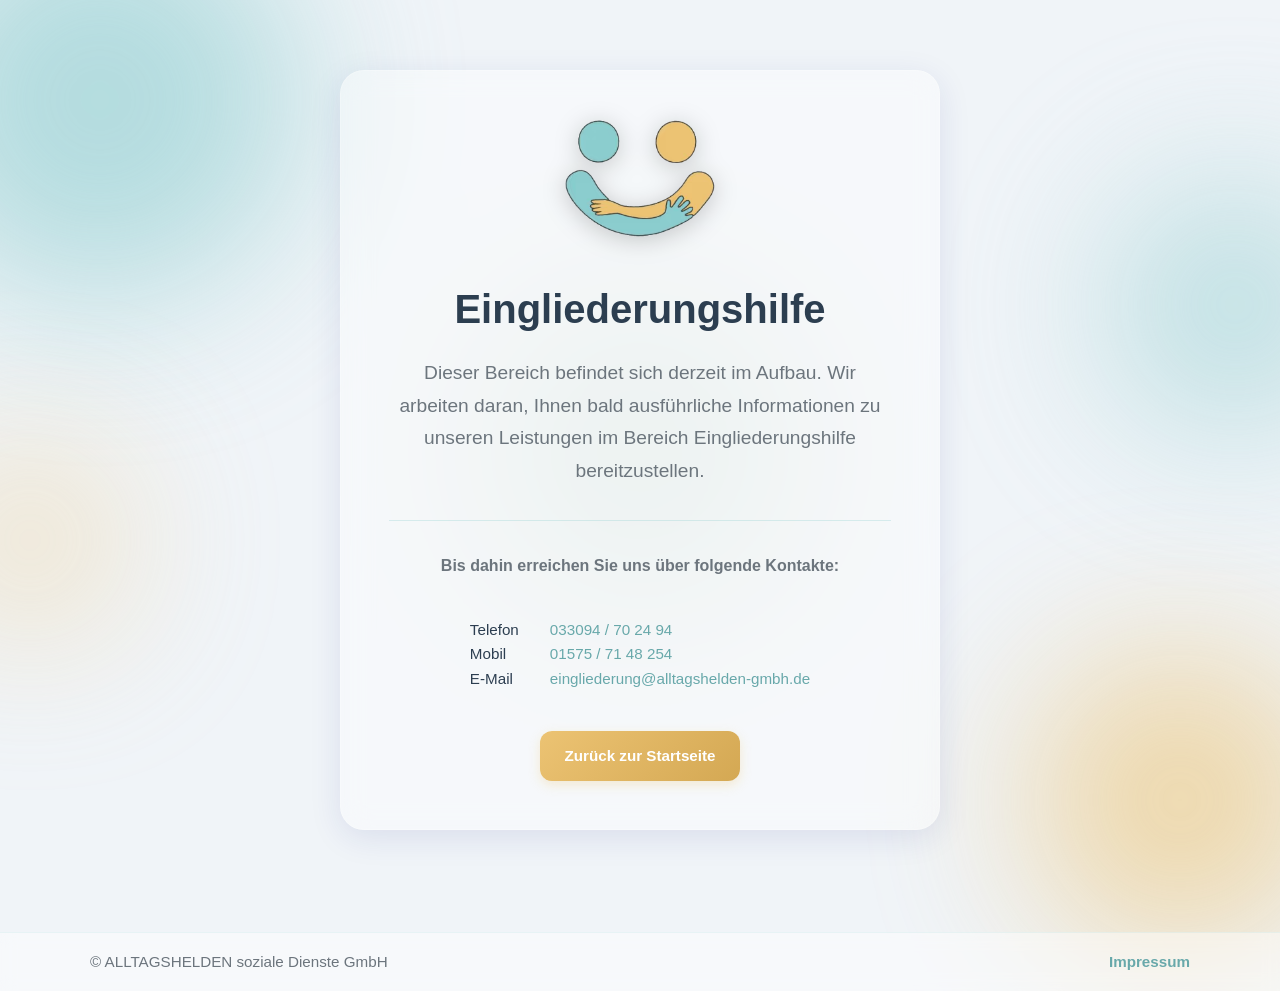
==== eingliederungshilfe.html @ 41ef1cdb "Updated Eingliederungshilfe" ====
<!DOCTYPE html>
<html lang="de">

<head>
    <meta charset="UTF-8">
    <meta name="viewport" content="width=device-width, initial-scale=1.0">
    <title>Eingliederungshilfe - Alltagshelden GmbH</title>
    <link rel="stylesheet" href="style.css">
    <script src="script.js" async></script>
    <meta name="robots" content="index, follow">
</head>

<body>

    <div class="background-blob blob1"></div>
    <div class="background-blob blob2"></div>
    <div class="background-blob blob3"></div>
    <div class="background-blob blob4"></div>
    <div class="background-blob blob5"></div>

    <div class="container">
        <div class="content-card">
            <div class="logo-container">
                <a href="index.html"><img src="img/logo.avif" alt="Alltagshelden Logo" class="logo"></a>
            </div>

            <h1 class="main-heading">Eingliederungshilfe</h1>

            <p class="subtitle">Dieser Bereich befindet sich derzeit im Aufbau. Wir arbeiten daran, Ihnen bald
                ausführliche Informationen zu unseren Leistungen im Bereich Eingliederungshilfe bereitzustellen.</p>

            <div class="links-section">
                <p class="links-intro"><b>Bis dahin erreichen Sie uns über folgende Kontakte:</b></p>
                <div class="contact-section contact-card" aria-label="Kontaktinformationen">
                    <div class="contact-item"><span class="contact-label">Telefon</span><a href="tel:tel:+4933094702494"
                            class="contact-link">033094 / 70 24 94</a></div>
                    <div class="contact-item"><span class="contact-label">Mobil</span><a href="tel:+4915757148254"
                            class="contact-link">01575 / 71 48 254</a></div>
                    <div class="contact-item"><span class="contact-label">E‑Mail</span><a
                            href="mailto:eingliederung@alltagshelden-gmbh.de"
                            class="contact-link">eingliederung@alltagshelden-gmbh.de</a></div>
                </div>
            </div>

            <div style="margin-top:1.5rem;">
                <a href="index.html" class="cta-button secondary" style="width:auto;">Zurück zur Startseite</a>
            </div>

        </div>
    </div>

    <footer class="site-footer" aria-label="Seitenfuß">
        <div class="footer-container">
            <p class="footer-text">© ALLTAGSHELDEN soziale Dienste GmbH</p>
            <p class="footer-links"><a href="impressum.html" class="footer-link">Impressum</a></p>
        </div>
    </footer>

</body>

</html>
---- style.css ----
/* === BASE STYLES === */
* {
    margin: 0;
    padding: 0;
    box-sizing: border-box;
}

body {
    font-family: -apple-system, BlinkMacSystemFont, 'Segoe UI', Roboto, Oxygen, Ubuntu, Cantarell, sans-serif;
    line-height: 1.6;
    color: #333;
    min-height: 100vh;
    overflow-x: hidden;
    background-color: #f0f4f8;
    position: relative;
}

body.modal-open {
    overflow: hidden;
    position: fixed;
    width: 100%;
}

/* === ANIMATED BACKGROUND BLOBS === */
.background-blob {
    position: fixed;
    border-radius: 50%;
    filter: blur(80px);
    opacity: 0.6;
    z-index: 1;
    pointer-events: none;
}

.blob1 {
    width: 400px;
    height: 400px;
    background: #8bccce;
    top: -100px;
    left: -100px;
    animation: moveBlob 15s infinite alternate;
}

.blob2 {
    width: 300px;
    height: 300px;
    background: #ecc373;
    bottom: -50px;
    right: -50px;
    animation: moveBlob 20s infinite alternate-reverse;
}

.blob3 {
    width: 250px;
    height: 250px;
    background: linear-gradient(45deg, #8bccce, #a8d5d7);
    top: 20vh;
    right: -80px;
    animation: moveBlob 18s infinite alternate;
    animation-delay: -5s;
}

.blob4 {
    width: 180px;
    height: 180px;
    background: #f0d49e;
    bottom: 30vh;
    left: -60px;
    animation: moveBlob 22s infinite alternate-reverse;
    animation-delay: -8s;
}

.blob5 {
    width: 320px;
    height: 320px;
    background: radial-gradient(circle, rgba(139, 204, 206, 0.4), rgba(236, 195, 115, 0.3));
    top: 50%;
    left: 50%;
    transform: translate(-50%, -50%);
    animation: floatCenter 25s infinite ease-in-out;
    animation-delay: -10s;
}

@keyframes floatCenter {

    0%,
    100% {
        transform: translate(-50%, -50%) scale(1) rotate(0deg);
    }

    33% {
        transform: translate(-40%, -60%) scale(1.1) rotate(120deg);
    }

    66% {
        transform: translate(-60%, -40%) scale(0.9) rotate(240deg);
    }
}

@keyframes moveBlob {
    from {
        transform: translate(0, 0) scale(1) rotate(0deg);
    }

    to {
        transform: translate(60px, 80px) scale(1.2) rotate(180deg);
    }
}

.container {
    display: flex;
    flex-direction: column;
    justify-content: center;
    align-items: center;
    min-height: 100vh;
    padding: 2rem;
    position: relative;
}

/* === MAIN CONTENT CARD === */
.content-card {
    background: rgba(255, 255, 255, 0.4);
    backdrop-filter: blur(15px);
    -webkit-backdrop-filter: blur(15px);
    border-radius: 24px;
    padding: 3rem;
    text-align: center;
    box-shadow: 0 8px 32px 0 rgba(31, 38, 135, 0.1);
    max-width: 600px;
    width: 100%;
    position: relative;
    z-index: 10;
    animation: slideUp 0.8s ease-out;
    border: 1px solid rgba(255, 255, 255, 0.2);
}

@keyframes slideUp {
    from {
        opacity: 0;
        transform: translateY(30px);
    }

    to {
        opacity: 1;
        transform: translateY(0);
    }
}

/* === LOGO STYLING === */
.logo-container {
    margin-bottom: 2rem;
    animation: logoAppear 1s ease-out 0.3s both;
}

.logo {
    width: 150px;
    height: auto;
    max-width: 100%;
    filter: drop-shadow(0 4px 12px rgba(0, 0, 0, 0.2));
    transition: transform 0.3s ease;
    -webkit-user-select: none;
    user-select: none;
}

.logo:hover {
    transform: scale(1.05);
}

@keyframes logoAppear {
    from {
        opacity: 0;
        transform: scale(0.8);
    }

    to {
        opacity: 1;
        transform: scale(1);
    }
}

/* === TYPOGRAPHY === */
.main-heading {
    font-size: clamp(1.8rem, 4vw, 2.5rem);
    font-weight: 700;
    color: #2c3e50;
    margin-bottom: 1rem;
    animation: textGlow 2s ease-in-out infinite alternate;
}

@keyframes textGlow {
    from {
        text-shadow: 0 0 5px rgba(139, 204, 206, 0.3);
    }

    to {
        text-shadow: 0 0 15px rgba(236, 195, 115, 0.4);
    }
}

.subtitle {
    font-size: clamp(1rem, 2.5vw, 1.2rem);
    color: #6c757d;
    margin-bottom: 2rem;
    line-height: 1.7;
}

/* === PROGRESS INDICATOR === */
.progress-container {
    margin: 2rem 0;
    padding: 1rem 0;
}

.progress-text {
    font-size: 0.9rem;
    color: #8bccce;
    margin-bottom: 0.5rem;
    font-weight: 500;
}

.progress-bar {
    width: 100%;
    height: 6px;
    background: rgba(139, 204, 206, 0.2);
    border-radius: 3px;
    overflow: hidden;
}

.progress-fill {
    height: 100%;
    background: linear-gradient(90deg, #8bccce 0%, #ecc373 100%);
    border-radius: 3px;
    width: 0%;
    animation: progressAnimation 3s ease-in-out infinite;
}

@keyframes progressAnimation {
    0% {
        width: 0%;
    }

    50% {
        width: 70%;
    }

    100% {
        width: 0%;
    }
}

/* === LINKS SECTION === */
.links-section {
    margin-top: 2rem;
    padding-top: 2rem;
    border-top: 1px solid rgba(139, 204, 206, 0.3);
}

.links-intro {
    font-size: 1rem;
    color: #6c757d;
    margin-bottom: 1.5rem;
}

.link-buttons {
    display: flex;
    gap: 1rem;
    justify-content: center;
    flex-wrap: wrap;
}

.cta-button {
    display: inline-flex;
    align-items: center;
    width: 18rem;
    gap: 0.5rem;
    padding: 0.8rem 1.5rem;
    background: linear-gradient(135deg, #8bccce 0%, #7ab8ba 100%);
    color: white;
    text-decoration: none;
    border-radius: 12px;
    font-weight: 600;
    font-size: 0.95rem;
    transition: all 0.3s ease;
    box-shadow: 0 4px 12px rgba(139, 204, 206, 0.3);
}

.cta-button:hover {
    transform: translateY(-2px);
    box-shadow: 0 6px 20px rgba(139, 204, 206, 0.4);
    background: linear-gradient(135deg, #7ab8ba 0%, #6aa4a6 100%);
}

.cta-button.secondary {
    background: linear-gradient(135deg, #ecc373 0%, #d4a853 100%);
    box-shadow: 0 4px 12px rgba(236, 195, 115, 0.3);
}

.cta-button.secondary:hover {
    background: linear-gradient(135deg, #d4a853 0%, #bc9043 100%);
    box-shadow: 0 6px 20px rgba(236, 195, 115, 0.4);
}

button.cta-button {
    -webkit-user-select: all;
    user-select: all;
}

/* === DECORATIVE ICONS === */
.icon {
    width: 16px;
    height: 16px;
    fill: currentColor;
}

/* === CONTACT INFO SECTION === */
.contact-section {
    margin-top: 2rem;
    padding-top: 2rem;
    border-top: 1px solid rgba(139, 204, 206, 0.3);
}

.contact-card {
    /* background: linear-gradient(180deg, rgba(255, 255, 255, 0.6), rgba(255, 255, 255, 0.55));
    border: 1px solid rgba(139, 204, 206, 0.18);
    box-shadow: 0 6px 20px rgba(31, 38, 135, 0.1); */
    border: none;
    padding: 1rem 1.25rem;
    border-radius: 12px;
    display: inline-block;
    text-align: left;
    margin: 0 auto;
    max-width: 420px;
}

.contact-intro {
    font-size: 1rem;
    color: #2c3e50;
    margin-bottom: 1rem;
    font-weight: 600;
}

.contact-details {
    display: flex;
    flex-direction: column;
    gap: 0.8rem;
    align-items: center;
}

.contact-item {
    font-size: 0.95rem;
    color: #6c757d;
    display: flex;
    align-items: center;
    gap: 0.5rem;
}

.contact-label {
    color: #2c3e50;
    /* font-weight: 600; */
    min-width: 72px;
    display: inline-block;
}

.contact-link {
    color: #68a8aa;
    text-decoration: none;
    transition: all 0.3s ease;
    font-weight: 500;
}

.contact-link:hover {
    color: #7ab8ba;
    text-decoration: underline;
}

.contact-link:focus {
    outline: 2px solid #8bccce;
    outline-offset: 2px;
    border-radius: 4px;
}

.phone-separator {
    color: #6c757d;
    margin: 0 0.3rem;
}

@media (max-width: 480px) {
    .contact-item {
        font-size: 0.9rem;
        flex-wrap: wrap;
        justify-content: center;
        text-align: center;
    }
}

/* === PFLEGEGRAD SECTION === */
.pflegegrad-section {
    margin: 1.5rem 0;
}

.info-button {
    display: inline-flex;
    align-items: center;
    gap: 0.5rem;
    padding: 0.8rem 1.5rem;
    background: linear-gradient(135deg, #a8d5d7 0%, #8bccce 100%);
    color: white;
    border: none;
    border-radius: 12px;
    font-weight: 600;
    font-size: 0.95rem;
    cursor: pointer;
    transition: all 0.3s ease;
    box-shadow: 0 4px 12px rgba(139, 204, 206, 0.3);
}

.info-button:hover {
    transform: translateY(-2px);
    box-shadow: 0 6px 20px rgba(139, 204, 206, 0.4);
    background: linear-gradient(135deg, #8bccce 0%, #7ab8ba 100%);
}

/* === MODAL === */
.modal {
    display: none;
    position: fixed;
    z-index: 1000;
    left: -1px;
    top: -1px;
    width: calc(100% + 2px);
    height: calc(100% + 2px);
    background: linear-gradient(135deg, rgba(139, 204, 206, 0.3), rgba(236, 195, 115, 0.3));
    backdrop-filter: blur(25px) brightness(0.95);
    -webkit-backdrop-filter: blur(25px) brightness(0.95);
    cursor: pointer;
    opacity: 0;
    transition: opacity 0.3s ease;
    overflow-y: auto;
    overflow-x: hidden;
}

.modal::before {
    content: '';
    position: absolute;
    top: 0;
    left: 0;
    right: 0;
    bottom: 0;
    background: radial-gradient(circle at 30% 50%, rgba(139, 204, 206, 0.2), transparent 50%),
        radial-gradient(circle at 70% 50%, rgba(236, 195, 115, 0.2), transparent 50%);
    pointer-events: none;
}

.modal.show {
    opacity: 1;
}

.modal-content {
    margin: auto auto !important;
    display: block;
    width: auto;
    height: auto;
    max-width: min(700px, 90vw);
    max-height: calc(100vh - 4rem);
    position: absolute;
    top: 50%;
    left: 50%;
    transform: translate(-50%, -50%) scale(0.8);
    /* box-shadow: 0 20px 60px rgba(0, 0, 0, 0.3); */
    transition: transform 0.4s cubic-bezier(0.34, 1.56, 0.64, 1);
    cursor: default;
    aspect-ratio: auto;
    border-radius: 24px;
}

.modal.show .modal-content {
    transform: translate(-50%, -50%) scale(1);
}

.modal-close {
    position: absolute;
    top: 10px;
    right: 35px;
    color: #fff;
    font-size: 45px;
    font-weight: 300;
    transition: all 0.3s ease;
    cursor: pointer;
    z-index: 1001;
    text-shadow: 0 2px 8px rgba(0, 0, 0, 0.5);
    line-height: 1;
}

.modal-close:hover {
    color: #8bccce;
    transform: scale(1.2);
}

/* Modal download button */
.modal-download {
    position: fixed;
    top: 15px;
    right: 70px;
    z-index: 1001;
    width: 45px;
    height: 45px;
    padding: 0;
    display: inline-flex;
    align-items: center;
    justify-content: center;
    background: transparent;
    color: #fff;
    border: none;
    border-radius: 50%;
    cursor: pointer;
    transition: transform 0.15s ease, color 0.15s ease;
    text-shadow: 0 1px 4px rgba(0, 0, 0, 0.5);
}

.modal-download svg {
    width: 28px;
    height: 28px;
    stroke: currentColor;
    filter: drop-shadow(0 1px 2px rgba(0, 0, 0, 0.5));
}

.modal-download:hover {
    transform: scale(1.08);
    color: #8bccce;
    background: transparent;
}

.sr-only {
    position: absolute !important;
    width: 1px;
    height: 1px;
    padding: 0;
    margin: -1px;
    overflow: hidden;
    clip: rect(0, 0, 0, 0);
    white-space: nowrap;
    border: 0;
}

/* Button als CTA-Button stylen */
.cta-button {
    border: none;
    cursor: pointer;
    font-family: inherit;
}



@media (max-width: 768px) {


    .modal-content {
        max-width: 100vw;
        max-height: 100%;
        top: 0;
        transform: translate(-50%, 0);
    }

    .modal.show .modal-content {
        transform: translate(-50%, 0) scale(1);
    }

    .modal-close,
    .modal-download {

        transform: translate(0, -10px) scale(0.9);
    }


}


/* === ACCESSIBILITY === */
@media (prefers-reduced-motion: reduce) {
    .background-blob {
        animation: none !important;
    }

    * {
        animation-duration: 0.01ms !important;
        animation-iteration-count: 1 !important;
        transition-duration: 0.01ms !important;
    }
}

/* === FOOTER / IMPRESSUM STYLES === */
.site-footer {
    position: relative;
    z-index: 10;
    margin-top: 2rem;
    padding: 1rem 1.25rem;
    background: rgba(255, 255, 255, 0.45);
    backdrop-filter: blur(8px);
    -webkit-backdrop-filter: blur(8px);
    border-top: 1px solid rgba(139, 204, 206, 0.15);
}

.footer-container {
    max-width: 1100px;
    margin: 0 auto;
    display: flex;
    flex-direction: row;
    justify-content: space-between;
    align-items: center;
    gap: 1rem;
}

.footer-text {
    color: #6c757d;
    font-size: 0.95rem;
}

.footer-links {
    margin: 0;
}

.footer-link {
    color: #68a8aa;
    text-decoration: none;
    font-weight: 600;
    font-size: 0.95rem;
}

.footer-link:hover,
.footer-link:focus {
    color: #7ab8ba;
    text-decoration: underline;
}

/* Impressum page container */
.impressum-container {
    max-width: 860px;
    margin: 3.5rem auto;
    background: rgba(255, 255, 255, 0.85);
    padding: 2rem;
    border-radius: 14px;
    box-shadow: 0 10px 30px rgba(31, 38, 135, 0.06);
    text-align: left;
    z-index: 10;
}

.impressum-container h1 {
    font-size: 1.6rem;
    color: #2c3e50;
    margin-bottom: 0.75rem;
}

.company-info p {
    margin-bottom: 0.75rem;
    color: #4b5563;
    line-height: 1.5;
}

.legal-note {
    margin-top: 1.25rem;
    padding-top: 1rem;
    border-top: 1px solid rgba(139, 204, 206, 0.12);
    color: #6c757d;
    font-size: 0.95rem;
}

.impressum-container a {
    color: #68a8aa;
}

@media (max-width: 768px) {
    .footer-container {
        flex-direction: column;
        align-items: center;
        gap: 0.5rem;
    }

    .impressum-container {
        margin: 2rem 1rem;
        padding: 1.25rem;
    }
}


/* === RESPONSIVE DESIGN === */
@media (max-width: 768px) {
    .container {
        padding: 1rem;
    }

    .content-card {
        padding: 2rem 1.5rem;
        margin: 1rem 0;
        background: rgba(255, 255, 255, 0.4);
        backdrop-filter: blur(15px);
    }

    .link-buttons {
        flex-direction: column;
        align-items: center;
    }

    .cta-button {
        width: 100%;
        max-width: 320px;
        justify-content: center;
    }

    .blob3,
    .blob4,
    .blob5 {
        display: none;
    }

    .modal-close {
        right: 20px;
    }

    .modal-download {
        right: 50px;
    }
}

@media (max-width: 480px) {
    .content-card {
        padding: 1.5rem 1rem;
        /* border-radius: 16px; */
        background: rgba(255, 255, 255, 0.4);
        backdrop-filter: blur(12px);
    }

    .main-heading {
        font-size: 1.6rem;
    }


}

/* === FOCUS STYLES === */
.cta-button:focus {
    outline: 2px solid #8bccce;
    outline-offset: 2px;
}

/* === ACCESSIBILITY === */
@media (prefers-reduced-motion: reduce) {
    .background-blob {
        animation: none !important;
    }

    * {
        animation-duration: 0.01ms !important;
        animation-iteration-count: 1 !important;
        transition-duration: 0.01ms !important;
    }
}

/* === EINGLIEDERUNGSHILFE PAGE === */
.eingliederung-body {
    display: flex;
    flex-direction: column;
    align-items: center;
    justify-content: center;
    height: 100vh;
    background-color: #f9f9f9;
    color: #333;
    text-align: center;
}

.eingliederung-body h1 {
    font-size: 2rem;
    margin-bottom: 1rem;
}

.eingliederung-body p {
    font-size: 1rem;
    margin-bottom: 2rem;
}

.eingliederung-body .contact {
    font-size: 1rem;
}

.eingliederung-body .contact div {
    margin: 0.5rem 0;
}

@media (max-width: 600px) {
    .eingliederung-body h1 {
        font-size: 1.5rem;
    }

    .eingliederung-body p,
    .eingliederung-body .contact {
        font-size: 0.9rem;
    }
}
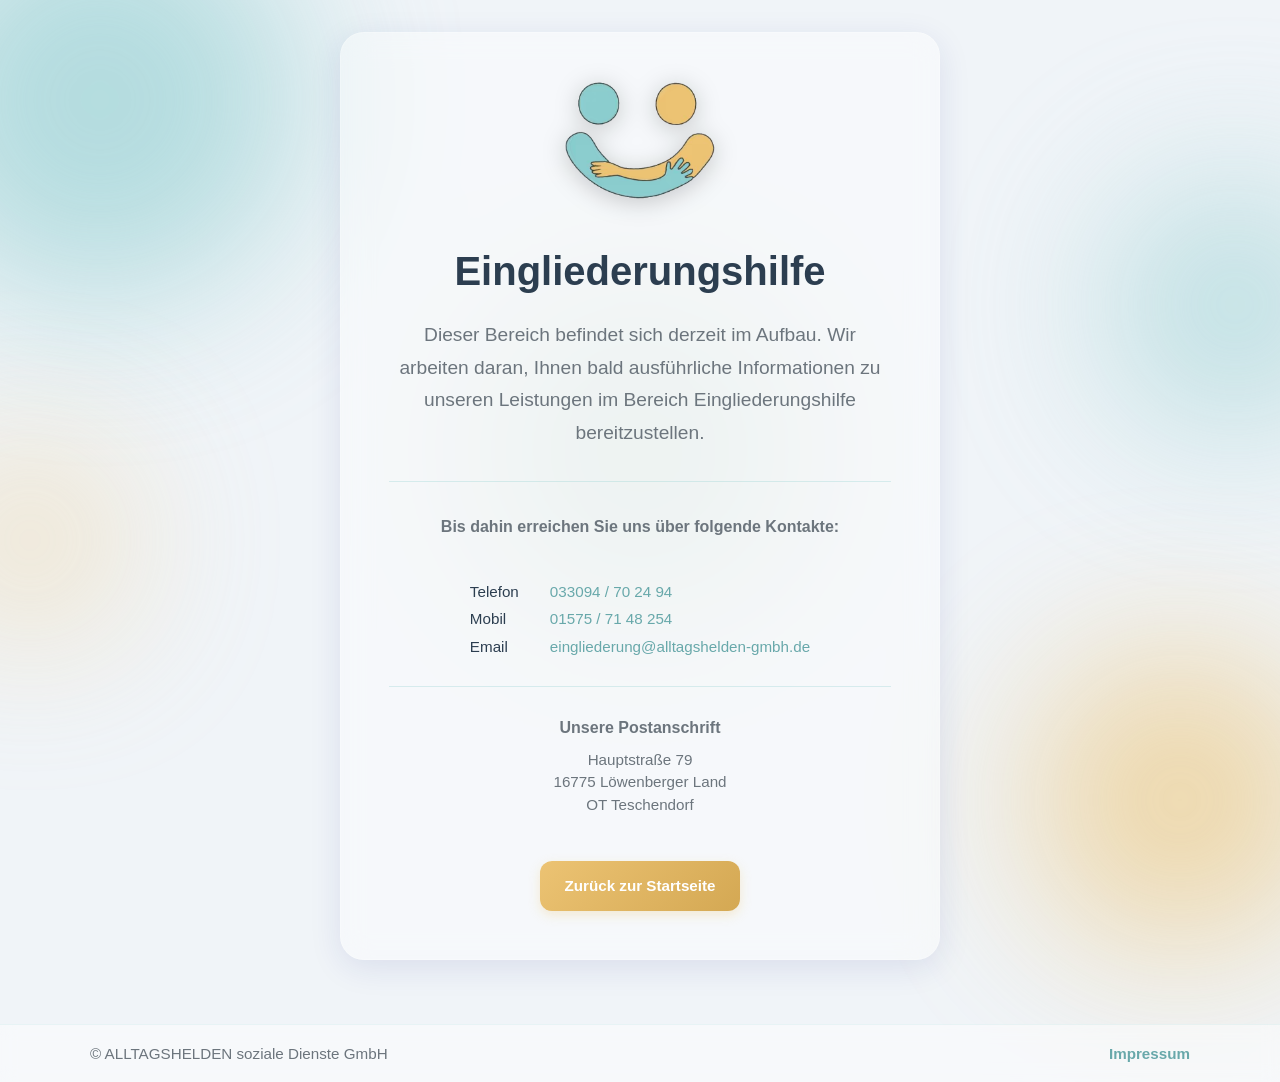
==== commit 315bc975: "Updated" ====
--- a/eingliederungshilfe.html
+++ b/eingliederungshilfe.html
@@ -32,13 +32,20 @@
             <div class="links-section">
                 <p class="links-intro"><b>Bis dahin erreichen Sie uns über folgende Kontakte:</b></p>
                 <div class="contact-section contact-card" aria-label="Kontaktinformationen">
-                    <div class="contact-item"><span class="contact-label">Telefon</span><a href="tel:tel:+4933094702494"
+                    <div class="contact-item"><span class="contact-label">Telefon</span><a href="tel:+4933094702494"
                             class="contact-link">033094 / 70 24 94</a></div>
                     <div class="contact-item"><span class="contact-label">Mobil</span><a href="tel:+4915757148254"
                             class="contact-link">01575 / 71 48 254</a></div>
-                    <div class="contact-item"><span class="contact-label">E‑Mail</span><a
+                    <div class="contact-item"><span class="contact-label">Email</span><a
                             href="mailto:eingliederung@alltagshelden-gmbh.de"
                             class="contact-link">eingliederung@alltagshelden-gmbh.de</a></div>
+                </div>
+            </div>
+
+            <div class="address-section">
+                <div class="address-card">
+                    <span class="address-label">Unsere Postanschrift</span>
+                    <p class="address-value">Hauptstraße 79<br>16775 Löwenberger Land<br>OT Teschendorf</p>
                 </div>
             </div>
 
--- a/style.css
+++ b/style.css
@@ -209,13 +209,6 @@
     padding: 1rem 0;
 }
 
-.progress-text {
-    font-size: 0.9rem;
-    color: #8bccce;
-    margin-bottom: 0.5rem;
-    font-weight: 500;
-}
-
 .progress-bar {
     width: 100%;
     height: 6px;
@@ -330,6 +323,7 @@
     max-width: 420px;
 }
 
+
 .contact-intro {
     font-size: 1rem;
     color: #2c3e50;
@@ -350,6 +344,7 @@
     display: flex;
     align-items: center;
     gap: 0.5rem;
+    margin-bottom: 3px;
 }
 
 .contact-label {
@@ -364,6 +359,8 @@
     text-decoration: none;
     transition: all 0.3s ease;
     font-weight: 500;
+    overflow-wrap: anywhere;
+    word-break: break-word;
 }
 
 .contact-link:hover {
@@ -385,38 +382,37 @@
 @media (max-width: 480px) {
     .contact-item {
         font-size: 0.9rem;
-        flex-wrap: wrap;
-        justify-content: center;
-        text-align: center;
+        display: grid;
+        grid-template-columns: max-content 1fr;
+        gap: 0.25rem 0.6rem;
+        align-items: center;
+        text-align: left;
+        width: 100%;
+    }
+
+    .contact-label {
+        min-width: 0;
+        display: inline-block;
+        width: auto;
+        text-align: left;
+        font-size: 0.95rem;
+        color: #2c3e50;
+    }
+
+    .contact-link {
+        text-align: left;
+        word-break: break-word;
+        overflow-wrap: anywhere;
+    }
+
+    .contact-card {
+        padding: 0.75rem 1rem;
+        max-width: 100%;
     }
 }
 
 /* === PFLEGEGRAD SECTION === */
-.pflegegrad-section {
-    margin: 1.5rem 0;
-}
-
-.info-button {
-    display: inline-flex;
-    align-items: center;
-    gap: 0.5rem;
-    padding: 0.8rem 1.5rem;
-    background: linear-gradient(135deg, #a8d5d7 0%, #8bccce 100%);
-    color: white;
-    border: none;
-    border-radius: 12px;
-    font-weight: 600;
-    font-size: 0.95rem;
-    cursor: pointer;
-    transition: all 0.3s ease;
-    box-shadow: 0 4px 12px rgba(139, 204, 206, 0.3);
-}
-
-.info-button:hover {
-    transform: translateY(-2px);
-    box-shadow: 0 6px 20px rgba(139, 204, 206, 0.4);
-    background: linear-gradient(135deg, #8bccce 0%, #7ab8ba 100%);
-}
+/* Pflegegrad styles removed (not used) */
 
 /* === MODAL === */
 .modal {
@@ -754,42 +750,37 @@
 }
 
 /* === EINGLIEDERUNGSHILFE PAGE === */
-.eingliederung-body {
+/* Specific eingliederung styles removed (not used) */
+
+.address-section {
+    margin-top: 0.5rem;
+    padding-top: 0.5rem;
+    border-top: 1px solid rgba(139, 204, 206, 0.3);
+    width: 100%;
     display: flex;
-    flex-direction: column;
-    align-items: center;
     justify-content: center;
-    height: 100vh;
-    background-color: #f9f9f9;
-    color: #333;
+}
+
+.address-card {
+    /* background: rgba(255, 255, 255, 0.5); */
+    padding: 1.25rem;
+    border-radius: 12px;
     text-align: center;
-}
-
-.eingliederung-body h1 {
-    font-size: 2rem;
-    margin-bottom: 1rem;
-}
-
-.eingliederung-body p {
+    width: 100%;
+    max-width: 420px;
+    /* box-shadow: 0 4px 15px rgba(31, 38, 135, 0.05); */
+}
+
+.address-label {
+    display: block;
+    color: #6c757d;
+    font-weight: 700;
+    margin-bottom: 0.5rem;
     font-size: 1rem;
-    margin-bottom: 2rem;
-}
-
-.eingliederung-body .contact {
-    font-size: 1rem;
-}
-
-.eingliederung-body .contact div {
-    margin: 0.5rem 0;
-}
-
-@media (max-width: 600px) {
-    .eingliederung-body h1 {
-        font-size: 1.5rem;
-    }
-
-    .eingliederung-body p,
-    .eingliederung-body .contact {
-        font-size: 0.9rem;
-    }
+}
+
+.address-value {
+    color: #6c757d;
+    font-size: 0.95rem;
+    line-height: 1.5;
 }
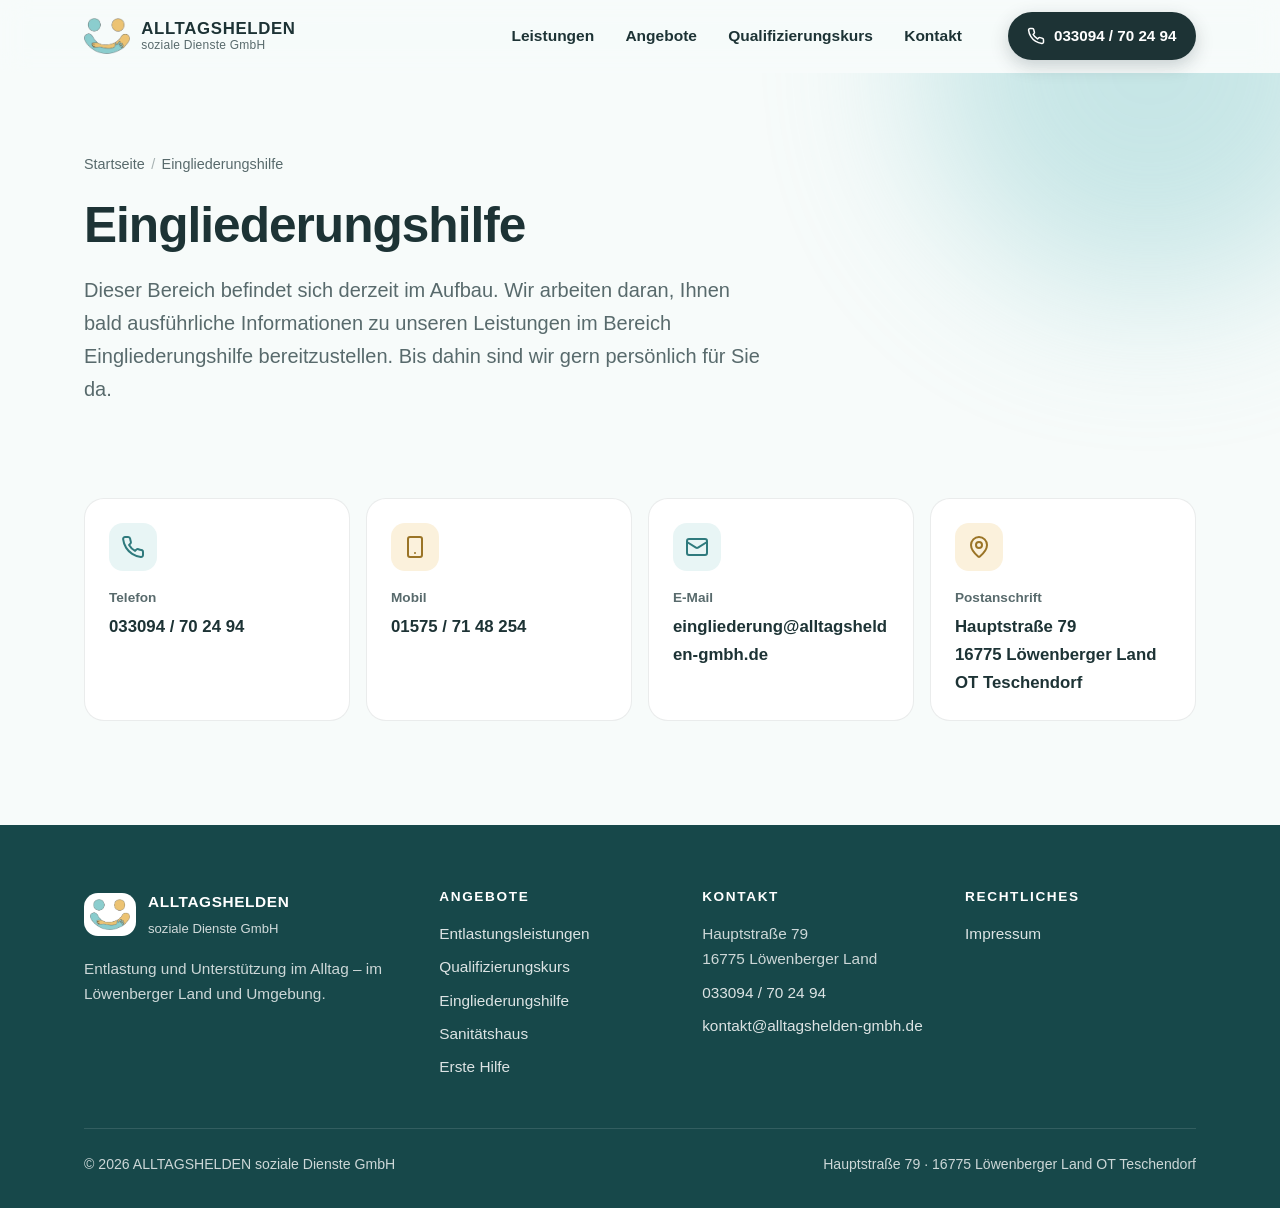
==== commit d867833f: "Umstellung auf PHP Test" ====
--- a/eingliederungshilfe.html
+++ b/eingliederungshilfe.html
@@ -1,68 +1,163 @@
-<!DOCTYPE html>
-<html lang="de">
-
-<head>
-    <meta charset="UTF-8">
-    <meta name="viewport" content="width=device-width, initial-scale=1.0">
-    <title>Eingliederungshilfe - Alltagshelden GmbH</title>
-    <link rel="stylesheet" href="style.css">
-    <script src="script.js" async></script>
-    <meta name="robots" content="index, follow">
-</head>
-
-<body>
-
-    <div class="background-blob blob1"></div>
-    <div class="background-blob blob2"></div>
-    <div class="background-blob blob3"></div>
-    <div class="background-blob blob4"></div>
-    <div class="background-blob blob5"></div>
-
-    <div class="container">
-        <div class="content-card">
-            <div class="logo-container">
-                <a href="index.html"><img src="img/logo.avif" alt="Alltagshelden Logo" class="logo"></a>
-            </div>
-
-            <h1 class="main-heading">Eingliederungshilfe</h1>
-
-            <p class="subtitle">Dieser Bereich befindet sich derzeit im Aufbau. Wir arbeiten daran, Ihnen bald
-                ausführliche Informationen zu unseren Leistungen im Bereich Eingliederungshilfe bereitzustellen.</p>
-
-            <div class="links-section">
-                <p class="links-intro"><b>Bis dahin erreichen Sie uns über folgende Kontakte:</b></p>
-                <div class="contact-section contact-card" aria-label="Kontaktinformationen">
-                    <div class="contact-item"><span class="contact-label">Telefon</span><a href="tel:+4933094702494"
-                            class="contact-link">033094 / 70 24 94</a></div>
-                    <div class="contact-item"><span class="contact-label">Mobil</span><a href="tel:+4915757148254"
-                            class="contact-link">01575 / 71 48 254</a></div>
-                    <div class="contact-item"><span class="contact-label">Email</span><a
-                            href="mailto:eingliederung@alltagshelden-gmbh.de"
-                            class="contact-link">eingliederung@alltagshelden-gmbh.de</a></div>
-                </div>
-            </div>
-
-            <div class="address-section">
-                <div class="address-card">
-                    <span class="address-label">Unsere Postanschrift</span>
-                    <p class="address-value">Hauptstraße 79<br>16775 Löwenberger Land<br>OT Teschendorf</p>
-                </div>
-            </div>
-
-            <div style="margin-top:1.5rem;">
-                <a href="index.html" class="cta-button secondary" style="width:auto;">Zurück zur Startseite</a>
-            </div>
-
-        </div>
-    </div>
-
-    <footer class="site-footer" aria-label="Seitenfuß">
-        <div class="footer-container">
-            <p class="footer-text">© ALLTAGSHELDEN soziale Dienste GmbH</p>
-            <p class="footer-links"><a href="impressum.html" class="footer-link">Impressum</a></p>
-        </div>
-    </footer>
-
-</body>
-
-</html>+<!DOCTYPE html>
+<html lang="de">
+
+<head>
+    <meta charset="UTF-8">
+    <meta name="viewport" content="width=device-width, initial-scale=1.0">
+    <title>Eingliederungshilfe im Löwenberger Land | ALLTAGSHELDEN</title>
+    <meta name="description"
+        content="Eingliederungshilfe der ALLTAGSHELDEN soziale Dienste GmbH in Teschendorf (Löwenberger Land). Kontakt: 033094 / 70 24 94 oder eingliederung@alltagshelden-gmbh.de.">
+    <meta name="robots" content="index, follow">
+    <link rel="canonical" href="https://alltagsheldengmbh.de/eingliederungshilfe.html">
+    <meta name="theme-color" content="#f7fbfa">
+
+    <meta property="og:type" content="website">
+    <meta property="og:locale" content="de_DE">
+    <meta property="og:site_name" content="ALLTAGSHELDEN soziale Dienste GmbH">
+    <meta property="og:title" content="Eingliederungshilfe | ALLTAGSHELDEN">
+    <meta property="og:url" content="https://alltagsheldengmbh.de/eingliederungshilfe.html">
+    <meta property="og:image" content="https://alltagsheldengmbh.de/img/og-image.png">
+    <meta name="twitter:card" content="summary_large_image">
+
+    <link rel="icon" href="favicon.ico" sizes="any">
+    <link rel="icon" type="image/png" sizes="32x32" href="img/favicon-32x32.png">
+    <link rel="apple-touch-icon" sizes="180x180" href="img/apple-touch-icon.png">
+    <link rel="manifest" href="site.webmanifest">
+
+    <link rel="stylesheet" href="style.css">
+    <script>document.documentElement.classList.add('js');</script>
+    <script src="script.js" defer></script>
+
+    <script type="application/ld+json">
+    {
+        "@context": "https://schema.org",
+        "@type": "BreadcrumbList",
+        "itemListElement": [
+            { "@type": "ListItem", "position": 1, "name": "Startseite", "item": "https://alltagsheldengmbh.de/" },
+            { "@type": "ListItem", "position": 2, "name": "Eingliederungshilfe", "item": "https://alltagsheldengmbh.de/eingliederungshilfe.html" }
+        ]
+    }
+    </script>
+</head>
+
+<body>
+    <a class="skip-link" href="#inhalt">Zum Inhalt springen</a>
+
+    <header class="site-header">
+        <div class="wrap header-inner">
+            <a href="index.html" class="brand" aria-label="ALLTAGSHELDEN – zur Startseite">
+                <img src="img/logo.avif" alt="" width="272" height="238">
+                <span class="brand-text">
+                    <span class="brand-name">ALLTAGSHELDEN</span>
+                    <span class="brand-sub">soziale Dienste GmbH</span>
+                </span>
+            </a>
+            <button class="nav-toggle" aria-expanded="false" aria-controls="hauptmenue" aria-label="Menü öffnen">
+                <span></span>
+            </button>
+            <nav class="main-nav" id="hauptmenue" aria-label="Hauptnavigation">
+                <ul>
+                    <li><a href="index.html#leistungen">Leistungen</a></li>
+                    <li><a href="index.html#angebote">Angebote</a></li>
+                    <li><a href="qualifizierungskurs.html">Qualifizierungskurs</a></li>
+                    <li><a href="index.html#kontakt">Kontakt</a></li>
+                    <li class="nav-call"><a href="tel:+4933094702494">Anrufen: 033094 / 70 24 94</a></li>
+                </ul>
+            </nav>
+            <a href="tel:+4933094702494" class="btn btn-primary header-cta">
+                <svg viewBox="0 0 24 24" fill="none" stroke="currentColor" stroke-width="2" stroke-linecap="round" stroke-linejoin="round" aria-hidden="true"><path d="M22 16.92v3a2 2 0 0 1-2.18 2 19.79 19.79 0 0 1-8.63-3.07 19.5 19.5 0 0 1-6-6 19.79 19.79 0 0 1-3.07-8.67A2 2 0 0 1 4.11 2h3a2 2 0 0 1 2 1.72 12.84 12.84 0 0 0 .7 2.81 2 2 0 0 1-.45 2.11L8.09 9.91a16 16 0 0 0 6 6l1.27-1.27a2 2 0 0 1 2.11-.45 12.84 12.84 0 0 0 2.81.7A2 2 0 0 1 22 16.92z"/></svg>
+                033094 / 70 24 94
+            </a>
+        </div>
+    </header>
+
+    <main id="inhalt">
+        <section class="page-hero">
+            <div class="wrap">
+                <ol class="breadcrumb">
+                    <li><a href="index.html">Startseite</a></li>
+                    <li aria-current="page">Eingliederungshilfe</li>
+                </ol>
+                <h1>Eingliederungshilfe</h1>
+                <p class="hero-lead">Dieser Bereich befindet sich derzeit im Aufbau. Wir arbeiten daran, Ihnen bald
+                    ausführliche Informationen zu unseren Leistungen im Bereich Eingliederungshilfe bereitzustellen.
+                    Bis dahin sind wir gern persönlich für Sie da.</p>
+            </div>
+        </section>
+
+        <section class="section" style="padding-top:0" aria-labelledby="kontakt-titel">
+            <div class="wrap">
+                <h2 id="kontakt-titel" class="sr-only">Kontakt Eingliederungshilfe</h2>
+                <div class="contact-grid">
+                    <a href="tel:+4933094702494" class="contact-card reveal">
+                        <span class="icon-badge"><svg viewBox="0 0 24 24" fill="none" stroke="currentColor" stroke-width="2" stroke-linecap="round" stroke-linejoin="round" aria-hidden="true"><path d="M22 16.92v3a2 2 0 0 1-2.18 2 19.79 19.79 0 0 1-8.63-3.07 19.5 19.5 0 0 1-6-6 19.79 19.79 0 0 1-3.07-8.67A2 2 0 0 1 4.11 2h3a2 2 0 0 1 2 1.72 12.84 12.84 0 0 0 .7 2.81 2 2 0 0 1-.45 2.11L8.09 9.91a16 16 0 0 0 6 6l1.27-1.27a2 2 0 0 1 2.11-.45 12.84 12.84 0 0 0 2.81.7A2 2 0 0 1 22 16.92z"/></svg></span>
+                        <span class="label">Telefon</span>
+                        <span class="value">033094 / 70 24 94</span>
+                    </a>
+                    <a href="tel:+4915757148254" class="contact-card reveal">
+                        <span class="icon-badge gold"><svg viewBox="0 0 24 24" fill="none" stroke="currentColor" stroke-width="2" stroke-linecap="round" stroke-linejoin="round" aria-hidden="true"><rect width="14" height="20" x="5" y="2" rx="2"/><path d="M12 18h.01"/></svg></span>
+                        <span class="label">Mobil</span>
+                        <span class="value">01575 / 71 48 254</span>
+                    </a>
+                    <a href="mailto:eingliederung@alltagshelden-gmbh.de" class="contact-card reveal">
+                        <span class="icon-badge"><svg viewBox="0 0 24 24" fill="none" stroke="currentColor" stroke-width="2" stroke-linecap="round" stroke-linejoin="round" aria-hidden="true"><rect width="20" height="16" x="2" y="4" rx="2"/><path d="m22 7-8.97 5.7a1.94 1.94 0 0 1-2.06 0L2 7"/></svg></span>
+                        <span class="label">E-Mail</span>
+                        <span class="value">eingliederung@alltagshelden-gmbh.de</span>
+                    </a>
+                    <div class="contact-card reveal">
+                        <span class="icon-badge gold"><svg viewBox="0 0 24 24" fill="none" stroke="currentColor" stroke-width="2" stroke-linecap="round" stroke-linejoin="round" aria-hidden="true"><path d="M20 10c0 4.993-5.539 10.193-7.399 11.799a1 1 0 0 1-1.202 0C9.539 20.193 4 14.993 4 10a8 8 0 0 1 16 0"/><circle cx="12" cy="10" r="3"/></svg></span>
+                        <span class="label">Postanschrift</span>
+                        <span class="value">Hauptstraße 79<br>16775 Löwenberger Land<br>OT Teschendorf</span>
+                    </div>
+                </div>
+            </div>
+        </section>
+    </main>
+
+    <footer class="site-footer">
+        <div class="wrap">
+            <div class="footer-grid">
+                <div>
+                    <div class="footer-brand">
+                        <img src="img/logo.avif" alt="" width="272" height="238" loading="lazy">
+                        <div><strong>ALLTAGSHELDEN</strong><span>soziale Dienste GmbH</span></div>
+                    </div>
+                    <p>Entlastung und Unterstützung im Alltag – im Löwenberger Land und Umgebung.</p>
+                </div>
+                <div>
+                    <h2>Angebote</h2>
+                    <ul>
+                        <li><a href="index.html#leistungen">Entlastungsleistungen</a></li>
+                        <li><a href="qualifizierungskurs.html">Qualifizierungskurs</a></li>
+                        <li><a href="eingliederungshilfe.html">Eingliederungshilfe</a></li>
+                        <li><a href="https://alltagshelden-sanitaetshaus.de/" target="_blank" rel="noopener">Sanitätshaus</a></li>
+                        <li><a href="https://www.erstehilfe-leichtgemacht.de/" target="_blank" rel="noopener">Erste Hilfe</a></li>
+                    </ul>
+                </div>
+                <div>
+                    <h2>Kontakt</h2>
+                    <address>
+                        <ul>
+                            <li>Hauptstraße 79<br>16775 Löwenberger Land</li>
+                            <li><a href="tel:+4933094702494">033094 / 70 24 94</a></li>
+                            <li><a href="mailto:kontakt@alltagshelden-gmbh.de">kontakt@alltagshelden-gmbh.de</a></li>
+                        </ul>
+                    </address>
+                </div>
+                <div>
+                    <h2>Rechtliches</h2>
+                    <ul>
+                        <li><a href="impressum.html">Impressum</a></li>
+                    </ul>
+                </div>
+            </div>
+            <div class="footer-bottom">
+                <span>© <span data-year>2026</span> ALLTAGSHELDEN soziale Dienste GmbH</span>
+                <span>Hauptstraße 79 · 16775 Löwenberger Land OT Teschendorf</span>
+            </div>
+        </div>
+    </footer>
+
+</body>
+
+</html>
--- a/style.css
+++ b/style.css
@@ -1,786 +1,1662 @@
-/* === BASE STYLES === */
-* {
-    margin: 0;
-    padding: 0;
-    box-sizing: border-box;
-}
-
-body {
-    font-family: -apple-system, BlinkMacSystemFont, 'Segoe UI', Roboto, Oxygen, Ubuntu, Cantarell, sans-serif;
-    line-height: 1.6;
-    color: #333;
-    min-height: 100vh;
-    overflow-x: hidden;
-    background-color: #f0f4f8;
-    position: relative;
-}
-
-body.modal-open {
-    overflow: hidden;
-    position: fixed;
-    width: 100%;
-}
-
-/* === ANIMATED BACKGROUND BLOBS === */
-.background-blob {
-    position: fixed;
-    border-radius: 50%;
-    filter: blur(80px);
-    opacity: 0.6;
-    z-index: 1;
-    pointer-events: none;
-}
-
-.blob1 {
-    width: 400px;
-    height: 400px;
-    background: #8bccce;
-    top: -100px;
-    left: -100px;
-    animation: moveBlob 15s infinite alternate;
-}
-
-.blob2 {
-    width: 300px;
-    height: 300px;
-    background: #ecc373;
-    bottom: -50px;
-    right: -50px;
-    animation: moveBlob 20s infinite alternate-reverse;
-}
-
-.blob3 {
-    width: 250px;
-    height: 250px;
-    background: linear-gradient(45deg, #8bccce, #a8d5d7);
-    top: 20vh;
-    right: -80px;
-    animation: moveBlob 18s infinite alternate;
-    animation-delay: -5s;
-}
-
-.blob4 {
-    width: 180px;
-    height: 180px;
-    background: #f0d49e;
-    bottom: 30vh;
-    left: -60px;
-    animation: moveBlob 22s infinite alternate-reverse;
-    animation-delay: -8s;
-}
-
-.blob5 {
-    width: 320px;
-    height: 320px;
-    background: radial-gradient(circle, rgba(139, 204, 206, 0.4), rgba(236, 195, 115, 0.3));
-    top: 50%;
-    left: 50%;
-    transform: translate(-50%, -50%);
-    animation: floatCenter 25s infinite ease-in-out;
-    animation-delay: -10s;
-}
-
-@keyframes floatCenter {
-
-    0%,
-    100% {
-        transform: translate(-50%, -50%) scale(1) rotate(0deg);
-    }
-
-    33% {
-        transform: translate(-40%, -60%) scale(1.1) rotate(120deg);
-    }
-
-    66% {
-        transform: translate(-60%, -40%) scale(0.9) rotate(240deg);
-    }
-}
-
-@keyframes moveBlob {
-    from {
-        transform: translate(0, 0) scale(1) rotate(0deg);
-    }
-
-    to {
-        transform: translate(60px, 80px) scale(1.2) rotate(180deg);
-    }
-}
-
-.container {
-    display: flex;
-    flex-direction: column;
-    justify-content: center;
-    align-items: center;
-    min-height: 100vh;
-    padding: 2rem;
-    position: relative;
-}
-
-/* === MAIN CONTENT CARD === */
-.content-card {
-    background: rgba(255, 255, 255, 0.4);
-    backdrop-filter: blur(15px);
-    -webkit-backdrop-filter: blur(15px);
-    border-radius: 24px;
-    padding: 3rem;
-    text-align: center;
-    box-shadow: 0 8px 32px 0 rgba(31, 38, 135, 0.1);
-    max-width: 600px;
-    width: 100%;
-    position: relative;
-    z-index: 10;
-    animation: slideUp 0.8s ease-out;
-    border: 1px solid rgba(255, 255, 255, 0.2);
-}
-
-@keyframes slideUp {
-    from {
-        opacity: 0;
-        transform: translateY(30px);
-    }
-
-    to {
-        opacity: 1;
-        transform: translateY(0);
-    }
-}
-
-/* === LOGO STYLING === */
-.logo-container {
-    margin-bottom: 2rem;
-    animation: logoAppear 1s ease-out 0.3s both;
-}
-
-.logo {
-    width: 150px;
-    height: auto;
-    max-width: 100%;
-    filter: drop-shadow(0 4px 12px rgba(0, 0, 0, 0.2));
-    transition: transform 0.3s ease;
-    -webkit-user-select: none;
-    user-select: none;
-}
-
-.logo:hover {
-    transform: scale(1.05);
-}
-
-@keyframes logoAppear {
-    from {
-        opacity: 0;
-        transform: scale(0.8);
-    }
-
-    to {
-        opacity: 1;
-        transform: scale(1);
-    }
-}
-
-/* === TYPOGRAPHY === */
-.main-heading {
-    font-size: clamp(1.8rem, 4vw, 2.5rem);
-    font-weight: 700;
-    color: #2c3e50;
-    margin-bottom: 1rem;
-    animation: textGlow 2s ease-in-out infinite alternate;
-}
-
-@keyframes textGlow {
-    from {
-        text-shadow: 0 0 5px rgba(139, 204, 206, 0.3);
-    }
-
-    to {
-        text-shadow: 0 0 15px rgba(236, 195, 115, 0.4);
-    }
-}
-
-.subtitle {
-    font-size: clamp(1rem, 2.5vw, 1.2rem);
-    color: #6c757d;
-    margin-bottom: 2rem;
-    line-height: 1.7;
-}
-
-/* === PROGRESS INDICATOR === */
-.progress-container {
-    margin: 2rem 0;
-    padding: 1rem 0;
-}
-
-.progress-bar {
-    width: 100%;
-    height: 6px;
-    background: rgba(139, 204, 206, 0.2);
-    border-radius: 3px;
-    overflow: hidden;
-}
-
-.progress-fill {
-    height: 100%;
-    background: linear-gradient(90deg, #8bccce 0%, #ecc373 100%);
-    border-radius: 3px;
-    width: 0%;
-    animation: progressAnimation 3s ease-in-out infinite;
-}
-
-@keyframes progressAnimation {
-    0% {
-        width: 0%;
-    }
-
-    50% {
-        width: 70%;
-    }
-
-    100% {
-        width: 0%;
-    }
-}
-
-/* === LINKS SECTION === */
-.links-section {
-    margin-top: 2rem;
-    padding-top: 2rem;
-    border-top: 1px solid rgba(139, 204, 206, 0.3);
-}
-
-.links-intro {
-    font-size: 1rem;
-    color: #6c757d;
-    margin-bottom: 1.5rem;
-}
-
-.link-buttons {
-    display: flex;
-    gap: 1rem;
-    justify-content: center;
-    flex-wrap: wrap;
-}
-
-.cta-button {
-    display: inline-flex;
-    align-items: center;
-    width: 18rem;
-    gap: 0.5rem;
-    padding: 0.8rem 1.5rem;
-    background: linear-gradient(135deg, #8bccce 0%, #7ab8ba 100%);
-    color: white;
-    text-decoration: none;
-    border-radius: 12px;
-    font-weight: 600;
-    font-size: 0.95rem;
-    transition: all 0.3s ease;
-    box-shadow: 0 4px 12px rgba(139, 204, 206, 0.3);
-}
-
-.cta-button:hover {
-    transform: translateY(-2px);
-    box-shadow: 0 6px 20px rgba(139, 204, 206, 0.4);
-    background: linear-gradient(135deg, #7ab8ba 0%, #6aa4a6 100%);
-}
-
-.cta-button.secondary {
-    background: linear-gradient(135deg, #ecc373 0%, #d4a853 100%);
-    box-shadow: 0 4px 12px rgba(236, 195, 115, 0.3);
-}
-
-.cta-button.secondary:hover {
-    background: linear-gradient(135deg, #d4a853 0%, #bc9043 100%);
-    box-shadow: 0 6px 20px rgba(236, 195, 115, 0.4);
-}
-
-button.cta-button {
-    -webkit-user-select: all;
-    user-select: all;
-}
-
-/* === DECORATIVE ICONS === */
-.icon {
-    width: 16px;
-    height: 16px;
-    fill: currentColor;
-}
-
-/* === CONTACT INFO SECTION === */
-.contact-section {
-    margin-top: 2rem;
-    padding-top: 2rem;
-    border-top: 1px solid rgba(139, 204, 206, 0.3);
-}
-
-.contact-card {
-    /* background: linear-gradient(180deg, rgba(255, 255, 255, 0.6), rgba(255, 255, 255, 0.55));
-    border: 1px solid rgba(139, 204, 206, 0.18);
-    box-shadow: 0 6px 20px rgba(31, 38, 135, 0.1); */
-    border: none;
-    padding: 1rem 1.25rem;
-    border-radius: 12px;
-    display: inline-block;
-    text-align: left;
-    margin: 0 auto;
-    max-width: 420px;
-}
-
-
-.contact-intro {
-    font-size: 1rem;
-    color: #2c3e50;
-    margin-bottom: 1rem;
-    font-weight: 600;
-}
-
-.contact-details {
-    display: flex;
-    flex-direction: column;
-    gap: 0.8rem;
-    align-items: center;
-}
-
-.contact-item {
-    font-size: 0.95rem;
-    color: #6c757d;
-    display: flex;
-    align-items: center;
-    gap: 0.5rem;
-    margin-bottom: 3px;
-}
-
-.contact-label {
-    color: #2c3e50;
-    /* font-weight: 600; */
-    min-width: 72px;
-    display: inline-block;
-}
-
-.contact-link {
-    color: #68a8aa;
-    text-decoration: none;
-    transition: all 0.3s ease;
-    font-weight: 500;
-    overflow-wrap: anywhere;
-    word-break: break-word;
-}
-
-.contact-link:hover {
-    color: #7ab8ba;
-    text-decoration: underline;
-}
-
-.contact-link:focus {
-    outline: 2px solid #8bccce;
-    outline-offset: 2px;
-    border-radius: 4px;
-}
-
-.phone-separator {
-    color: #6c757d;
-    margin: 0 0.3rem;
-}
-
-@media (max-width: 480px) {
-    .contact-item {
-        font-size: 0.9rem;
-        display: grid;
-        grid-template-columns: max-content 1fr;
-        gap: 0.25rem 0.6rem;
-        align-items: center;
-        text-align: left;
-        width: 100%;
-    }
-
-    .contact-label {
-        min-width: 0;
-        display: inline-block;
-        width: auto;
-        text-align: left;
-        font-size: 0.95rem;
-        color: #2c3e50;
-    }
-
-    .contact-link {
-        text-align: left;
-        word-break: break-word;
-        overflow-wrap: anywhere;
-    }
-
-    .contact-card {
-        padding: 0.75rem 1rem;
-        max-width: 100%;
-    }
-}
-
-/* === PFLEGEGRAD SECTION === */
-/* Pflegegrad styles removed (not used) */
-
-/* === MODAL === */
-.modal {
-    display: none;
-    position: fixed;
-    z-index: 1000;
-    left: -1px;
-    top: -1px;
-    width: calc(100% + 2px);
-    height: calc(100% + 2px);
-    background: linear-gradient(135deg, rgba(139, 204, 206, 0.3), rgba(236, 195, 115, 0.3));
-    backdrop-filter: blur(25px) brightness(0.95);
-    -webkit-backdrop-filter: blur(25px) brightness(0.95);
-    cursor: pointer;
-    opacity: 0;
-    transition: opacity 0.3s ease;
-    overflow-y: auto;
-    overflow-x: hidden;
-}
-
-.modal::before {
-    content: '';
-    position: absolute;
-    top: 0;
-    left: 0;
-    right: 0;
-    bottom: 0;
-    background: radial-gradient(circle at 30% 50%, rgba(139, 204, 206, 0.2), transparent 50%),
-        radial-gradient(circle at 70% 50%, rgba(236, 195, 115, 0.2), transparent 50%);
-    pointer-events: none;
-}
-
-.modal.show {
-    opacity: 1;
-}
-
-.modal-content {
-    margin: auto auto !important;
-    display: block;
-    width: auto;
-    height: auto;
-    max-width: min(700px, 90vw);
-    max-height: calc(100vh - 4rem);
-    position: absolute;
-    top: 50%;
-    left: 50%;
-    transform: translate(-50%, -50%) scale(0.8);
-    /* box-shadow: 0 20px 60px rgba(0, 0, 0, 0.3); */
-    transition: transform 0.4s cubic-bezier(0.34, 1.56, 0.64, 1);
-    cursor: default;
-    aspect-ratio: auto;
-    border-radius: 24px;
-}
-
-.modal.show .modal-content {
-    transform: translate(-50%, -50%) scale(1);
-}
-
-.modal-close {
-    position: absolute;
-    top: 10px;
-    right: 35px;
-    color: #fff;
-    font-size: 45px;
-    font-weight: 300;
-    transition: all 0.3s ease;
-    cursor: pointer;
-    z-index: 1001;
-    text-shadow: 0 2px 8px rgba(0, 0, 0, 0.5);
-    line-height: 1;
-}
-
-.modal-close:hover {
-    color: #8bccce;
-    transform: scale(1.2);
-}
-
-/* Modal download button */
-.modal-download {
-    position: fixed;
-    top: 15px;
-    right: 70px;
-    z-index: 1001;
-    width: 45px;
-    height: 45px;
-    padding: 0;
-    display: inline-flex;
-    align-items: center;
-    justify-content: center;
-    background: transparent;
-    color: #fff;
-    border: none;
-    border-radius: 50%;
-    cursor: pointer;
-    transition: transform 0.15s ease, color 0.15s ease;
-    text-shadow: 0 1px 4px rgba(0, 0, 0, 0.5);
-}
-
-.modal-download svg {
-    width: 28px;
-    height: 28px;
-    stroke: currentColor;
-    filter: drop-shadow(0 1px 2px rgba(0, 0, 0, 0.5));
-}
-
-.modal-download:hover {
-    transform: scale(1.08);
-    color: #8bccce;
-    background: transparent;
-}
-
-.sr-only {
-    position: absolute !important;
-    width: 1px;
-    height: 1px;
-    padding: 0;
-    margin: -1px;
-    overflow: hidden;
-    clip: rect(0, 0, 0, 0);
-    white-space: nowrap;
-    border: 0;
-}
-
-/* Button als CTA-Button stylen */
-.cta-button {
-    border: none;
-    cursor: pointer;
-    font-family: inherit;
-}
-
-
-
-@media (max-width: 768px) {
-
-
-    .modal-content {
-        max-width: 100vw;
-        max-height: 100%;
-        top: 0;
-        transform: translate(-50%, 0);
-    }
-
-    .modal.show .modal-content {
-        transform: translate(-50%, 0) scale(1);
-    }
-
-    .modal-close,
-    .modal-download {
-
-        transform: translate(0, -10px) scale(0.9);
-    }
-
-
-}
-
-
-/* === ACCESSIBILITY === */
-@media (prefers-reduced-motion: reduce) {
-    .background-blob {
-        animation: none !important;
-    }
-
-    * {
-        animation-duration: 0.01ms !important;
-        animation-iteration-count: 1 !important;
-        transition-duration: 0.01ms !important;
-    }
-}
-
-/* === FOOTER / IMPRESSUM STYLES === */
-.site-footer {
-    position: relative;
-    z-index: 10;
-    margin-top: 2rem;
-    padding: 1rem 1.25rem;
-    background: rgba(255, 255, 255, 0.45);
-    backdrop-filter: blur(8px);
-    -webkit-backdrop-filter: blur(8px);
-    border-top: 1px solid rgba(139, 204, 206, 0.15);
-}
-
-.footer-container {
-    max-width: 1100px;
-    margin: 0 auto;
-    display: flex;
-    flex-direction: row;
-    justify-content: space-between;
-    align-items: center;
-    gap: 1rem;
-}
-
-.footer-text {
-    color: #6c757d;
-    font-size: 0.95rem;
-}
-
-.footer-links {
-    margin: 0;
-}
-
-.footer-link {
-    color: #68a8aa;
-    text-decoration: none;
-    font-weight: 600;
-    font-size: 0.95rem;
-}
-
-.footer-link:hover,
-.footer-link:focus {
-    color: #7ab8ba;
-    text-decoration: underline;
-}
-
-/* Impressum page container */
-.impressum-container {
-    max-width: 860px;
-    margin: 3.5rem auto;
-    background: rgba(255, 255, 255, 0.85);
-    padding: 2rem;
-    border-radius: 14px;
-    box-shadow: 0 10px 30px rgba(31, 38, 135, 0.06);
-    text-align: left;
-    z-index: 10;
-}
-
-.impressum-container h1 {
-    font-size: 1.6rem;
-    color: #2c3e50;
-    margin-bottom: 0.75rem;
-}
-
-.company-info p {
-    margin-bottom: 0.75rem;
-    color: #4b5563;
-    line-height: 1.5;
-}
-
-.legal-note {
-    margin-top: 1.25rem;
-    padding-top: 1rem;
-    border-top: 1px solid rgba(139, 204, 206, 0.12);
-    color: #6c757d;
-    font-size: 0.95rem;
-}
-
-.impressum-container a {
-    color: #68a8aa;
-}
-
-@media (max-width: 768px) {
-    .footer-container {
-        flex-direction: column;
-        align-items: center;
-        gap: 0.5rem;
-    }
-
-    .impressum-container {
-        margin: 2rem 1rem;
-        padding: 1.25rem;
-    }
-}
-
-
-/* === RESPONSIVE DESIGN === */
-@media (max-width: 768px) {
-    .container {
-        padding: 1rem;
-    }
-
-    .content-card {
-        padding: 2rem 1.5rem;
-        margin: 1rem 0;
-        background: rgba(255, 255, 255, 0.4);
-        backdrop-filter: blur(15px);
-    }
-
-    .link-buttons {
-        flex-direction: column;
-        align-items: center;
-    }
-
-    .cta-button {
-        width: 100%;
-        max-width: 320px;
-        justify-content: center;
-    }
-
-    .blob3,
-    .blob4,
-    .blob5 {
-        display: none;
-    }
-
-    .modal-close {
-        right: 20px;
-    }
-
-    .modal-download {
-        right: 50px;
-    }
-}
-
-@media (max-width: 480px) {
-    .content-card {
-        padding: 1.5rem 1rem;
-        /* border-radius: 16px; */
-        background: rgba(255, 255, 255, 0.4);
-        backdrop-filter: blur(12px);
-    }
-
-    .main-heading {
-        font-size: 1.6rem;
-    }
-
-
-}
-
-/* === FOCUS STYLES === */
-.cta-button:focus {
-    outline: 2px solid #8bccce;
-    outline-offset: 2px;
-}
-
-/* === ACCESSIBILITY === */
-@media (prefers-reduced-motion: reduce) {
-    .background-blob {
-        animation: none !important;
-    }
-
-    * {
-        animation-duration: 0.01ms !important;
-        animation-iteration-count: 1 !important;
-        transition-duration: 0.01ms !important;
-    }
-}
-
-/* === EINGLIEDERUNGSHILFE PAGE === */
-/* Specific eingliederung styles removed (not used) */
-
-.address-section {
-    margin-top: 0.5rem;
-    padding-top: 0.5rem;
-    border-top: 1px solid rgba(139, 204, 206, 0.3);
-    width: 100%;
-    display: flex;
-    justify-content: center;
-}
-
-.address-card {
-    /* background: rgba(255, 255, 255, 0.5); */
-    padding: 1.25rem;
-    border-radius: 12px;
-    text-align: center;
-    width: 100%;
-    max-width: 420px;
-    /* box-shadow: 0 4px 15px rgba(31, 38, 135, 0.05); */
-}
-
-.address-label {
-    display: block;
-    color: #6c757d;
-    font-weight: 700;
-    margin-bottom: 0.5rem;
-    font-size: 1rem;
-}
-
-.address-value {
-    color: #6c757d;
-    font-size: 0.95rem;
-    line-height: 1.5;
-}+/* ==========================================================================
+   ALLTAGSHELDEN soziale Dienste GmbH – Stylesheet
+   ========================================================================== */
+
+:root {
+    --teal: #8bccce;
+    --teal-100: #e8f5f5;
+    --teal-200: #cfeaeb;
+    --teal-600: #4f9fa2;
+    --teal-700: #2f7a7d;
+    --teal-900: #17484a;
+    --gold: #ecc373;
+    --gold-100: #fbf1dc;
+    --gold-600: #d4a853;
+    --ink: #1d3335;
+    --muted: #586a6c;
+    --bg: #f7fbfa;
+    --surface: #ffffff;
+    --line: rgba(29, 51, 53, 0.09);
+    --shadow-sm: 0 1px 2px rgba(23, 72, 74, 0.06), 0 2px 8px rgba(23, 72, 74, 0.05);
+    --shadow-md: 0 4px 12px rgba(23, 72, 74, 0.07), 0 16px 40px rgba(23, 72, 74, 0.08);
+    --radius: 20px;
+    --radius-sm: 12px;
+    --max: 1160px;
+    --header-h: 72px;
+}
+
+/* === BASE === */
+*,
+*::before,
+*::after {
+    margin: 0;
+    padding: 0;
+    box-sizing: border-box;
+}
+
+html {
+    scroll-behavior: smooth;
+    scroll-padding-top: calc(var(--header-h) + 16px);
+    -webkit-text-size-adjust: 100%;
+}
+
+body {
+    font-family: -apple-system, BlinkMacSystemFont, 'Segoe UI', Roboto, 'Helvetica Neue', Arial, sans-serif;
+    font-size: 1.0625rem;
+    line-height: 1.65;
+    color: var(--ink);
+    background: var(--bg);
+    overflow-x: hidden;
+    -webkit-font-smoothing: antialiased;
+}
+
+img {
+    max-width: 100%;
+    height: auto;
+    display: block;
+}
+
+a {
+    color: var(--teal-700);
+}
+
+h1,
+h2,
+h3 {
+    line-height: 1.15;
+    letter-spacing: -0.02em;
+    color: var(--ink);
+}
+
+h1 {
+    font-size: clamp(2.2rem, 5.2vw, 3.6rem);
+    font-weight: 800;
+}
+
+h2 {
+    font-size: clamp(1.7rem, 3.4vw, 2.4rem);
+    font-weight: 800;
+}
+
+h3 {
+    font-size: 1.2rem;
+    font-weight: 700;
+}
+
+:focus-visible {
+    outline: 3px solid var(--teal-600);
+    outline-offset: 3px;
+    border-radius: 6px;
+}
+
+.wrap {
+    width: 100%;
+    max-width: var(--max);
+    margin: 0 auto;
+    padding: 0 24px;
+}
+
+.sr-only {
+    position: absolute !important;
+    width: 1px;
+    height: 1px;
+    padding: 0;
+    margin: -1px;
+    overflow: hidden;
+    clip: rect(0, 0, 0, 0);
+    white-space: nowrap;
+    border: 0;
+}
+
+.skip-link {
+    position: absolute;
+    left: 16px;
+    top: -60px;
+    z-index: 200;
+    background: var(--ink);
+    color: #fff;
+    padding: 10px 16px;
+    border-radius: 10px;
+    text-decoration: none;
+    font-weight: 600;
+}
+
+.skip-link:focus {
+    top: 12px;
+}
+
+/* === BUTTONS === */
+.btn {
+    display: inline-flex;
+    align-items: center;
+    justify-content: center;
+    gap: 0.55rem;
+    padding: 0.85rem 1.4rem;
+    border-radius: 999px;
+    font: inherit;
+    font-size: 1rem;
+    font-weight: 650;
+    text-decoration: none;
+    border: 2px solid transparent;
+    cursor: pointer;
+    transition: transform 0.2s ease, box-shadow 0.2s ease, background-color 0.2s ease, color 0.2s ease;
+    white-space: nowrap;
+}
+
+.btn svg {
+    width: 18px;
+    height: 18px;
+    flex-shrink: 0;
+}
+
+.btn:hover {
+    transform: translateY(-2px);
+}
+
+.btn-primary {
+    background: var(--ink);
+    color: #fff;
+    box-shadow: 0 6px 18px rgba(29, 51, 53, 0.22);
+}
+
+.btn-primary:hover {
+    background: var(--teal-900);
+}
+
+.btn-teal {
+    background: var(--teal);
+    color: var(--ink);
+    box-shadow: 0 6px 18px rgba(79, 159, 162, 0.3);
+}
+
+.btn-teal:hover {
+    background: #9dd6d8;
+}
+
+.btn-gold {
+    background: var(--gold);
+    color: var(--ink);
+    box-shadow: 0 6px 18px rgba(212, 168, 83, 0.3);
+}
+
+.btn-gold:hover {
+    background: #f1cd86;
+}
+
+.btn-ghost {
+    background: transparent;
+    color: var(--ink);
+    border-color: rgba(29, 51, 53, 0.18);
+}
+
+.btn-ghost:hover {
+    border-color: var(--ink);
+    background: #fff;
+}
+
+.btn-light {
+    background: #fff;
+    color: var(--ink);
+}
+
+.btn-outline-light {
+    background: transparent;
+    color: #fff;
+    border-color: rgba(255, 255, 255, 0.45);
+}
+
+.btn-outline-light:hover {
+    border-color: #fff;
+    background: rgba(255, 255, 255, 0.08);
+}
+
+/* === HEADER === */
+.site-header {
+    position: sticky;
+    top: 0;
+    z-index: 100;
+    background: rgba(247, 251, 250, 0.82);
+    backdrop-filter: saturate(160%) blur(14px);
+    -webkit-backdrop-filter: saturate(160%) blur(14px);
+    border-bottom: 1px solid transparent;
+    transition: border-color 0.2s ease, box-shadow 0.2s ease;
+}
+
+.site-header.scrolled {
+    border-bottom-color: var(--line);
+    box-shadow: 0 4px 20px rgba(23, 72, 74, 0.05);
+}
+
+.header-inner {
+    height: var(--header-h);
+    display: flex;
+    align-items: center;
+    gap: 2rem;
+}
+
+.brand {
+    display: flex;
+    align-items: center;
+    gap: 0.7rem;
+    text-decoration: none;
+    color: var(--ink);
+    flex-shrink: 0;
+}
+
+.brand img {
+    width: 46px;
+    height: auto;
+}
+
+.brand-text {
+    display: flex;
+    flex-direction: column;
+    line-height: 1.1;
+}
+
+.brand-name {
+    font-weight: 800;
+    letter-spacing: 0.04em;
+    font-size: 1.05rem;
+}
+
+.brand-sub {
+    font-size: 0.75rem;
+    color: var(--muted);
+    letter-spacing: 0.02em;
+}
+
+.main-nav {
+    margin-left: auto;
+}
+
+.main-nav ul {
+    list-style: none;
+    display: flex;
+    align-items: center;
+    gap: 0.25rem;
+}
+
+.main-nav a {
+    display: block;
+    padding: 0.5rem 0.85rem;
+    border-radius: 999px;
+    color: var(--ink);
+    text-decoration: none;
+    font-weight: 550;
+    font-size: 0.97rem;
+    transition: background-color 0.2s ease;
+}
+
+.main-nav a:hover,
+.main-nav a[aria-current="page"] {
+    background: var(--teal-100);
+}
+
+.header-cta {
+    padding: 0.6rem 1.1rem;
+    font-size: 0.95rem;
+}
+
+.nav-toggle {
+    display: none;
+    margin-left: auto;
+    width: 44px;
+    height: 44px;
+    border-radius: 12px;
+    border: 1px solid var(--line);
+    background: #fff;
+    cursor: pointer;
+    align-items: center;
+    justify-content: center;
+}
+
+.nav-toggle span,
+.nav-toggle span::before,
+.nav-toggle span::after {
+    display: block;
+    width: 20px;
+    height: 2px;
+    background: var(--ink);
+    border-radius: 2px;
+    position: relative;
+    transition: transform 0.25s ease, background-color 0.25s ease;
+}
+
+.nav-toggle span::before,
+.nav-toggle span::after {
+    content: '';
+    position: absolute;
+    left: 0;
+}
+
+.nav-toggle span::before {
+    top: -6px;
+}
+
+.nav-toggle span::after {
+    top: 6px;
+}
+
+.nav-open .nav-toggle span {
+    background: transparent;
+}
+
+.nav-open .nav-toggle span::before {
+    transform: translateY(6px) rotate(45deg);
+}
+
+.nav-open .nav-toggle span::after {
+    transform: translateY(-6px) rotate(-45deg);
+}
+
+/* === HERO === */
+.hero {
+    position: relative;
+    overflow: hidden;
+    padding: clamp(3rem, 8vw, 6rem) 0 clamp(3.5rem, 8vw, 6.5rem);
+}
+
+.hero::before,
+.hero::after {
+    content: '';
+    position: absolute;
+    border-radius: 50%;
+    filter: blur(70px);
+    opacity: 0.55;
+    pointer-events: none;
+    z-index: 0;
+}
+
+.hero::before {
+    width: 520px;
+    height: 520px;
+    background: var(--teal);
+    top: -220px;
+    right: -120px;
+}
+
+.hero::after {
+    width: 420px;
+    height: 420px;
+    background: var(--gold);
+    bottom: -260px;
+    left: -140px;
+    opacity: 0.4;
+}
+
+.hero-grid {
+    position: relative;
+    z-index: 1;
+    display: grid;
+    grid-template-columns: 1.15fr 0.85fr;
+    gap: 3rem;
+    align-items: center;
+}
+
+.eyebrow {
+    display: inline-flex;
+    align-items: center;
+    gap: 0.5rem;
+    padding: 0.35rem 0.85rem;
+    border-radius: 999px;
+    background: #fff;
+    border: 1px solid var(--line);
+    color: var(--teal-700);
+    font-size: 0.85rem;
+    font-weight: 650;
+    margin-bottom: 1.25rem;
+    box-shadow: var(--shadow-sm);
+}
+
+.eyebrow .dot {
+    width: 8px;
+    height: 8px;
+    border-radius: 50%;
+    background: var(--gold);
+}
+
+.hero h1 .accent {
+    background: linear-gradient(100deg, var(--teal-700) 10%, var(--teal-600) 50%, var(--gold-600) 95%);
+    -webkit-background-clip: text;
+    background-clip: text;
+    color: transparent;
+}
+
+.hero-lead {
+    font-size: clamp(1.1rem, 2vw, 1.25rem);
+    color: var(--muted);
+    margin: 1.25rem 0 2rem;
+    max-width: 34em;
+}
+
+.hero-actions {
+    display: flex;
+    flex-wrap: wrap;
+    gap: 0.75rem;
+}
+
+.hero-trust {
+    display: flex;
+    flex-wrap: wrap;
+    gap: 0.5rem 1.5rem;
+    margin-top: 2rem;
+    list-style: none;
+    color: var(--muted);
+    font-size: 0.95rem;
+}
+
+.hero-trust li {
+    display: flex;
+    align-items: center;
+    gap: 0.45rem;
+}
+
+.hero-trust svg {
+    width: 18px;
+    height: 18px;
+    color: var(--teal-600);
+    flex-shrink: 0;
+}
+
+.hero-visual {
+    position: relative;
+    display: flex;
+    justify-content: center;
+}
+
+.hero-disc {
+    width: min(400px, 100%);
+    aspect-ratio: 1;
+    border-radius: 46% 54% 52% 48% / 50% 46% 54% 50%;
+    background: linear-gradient(145deg, #fff 0%, var(--teal-100) 100%);
+    box-shadow: var(--shadow-md);
+    display: grid;
+    place-items: center;
+    animation: morph 14s ease-in-out infinite alternate;
+}
+
+.hero-disc img {
+    width: 62%;
+}
+
+@keyframes morph {
+    0% {
+        border-radius: 46% 54% 52% 48% / 50% 46% 54% 50%;
+    }
+
+    100% {
+        border-radius: 56% 44% 45% 55% / 44% 56% 44% 56%;
+    }
+}
+
+.float-chip {
+    position: absolute;
+    display: flex;
+    align-items: center;
+    gap: 0.6rem;
+    padding: 0.7rem 1rem;
+    background: #fff;
+    border-radius: 14px;
+    box-shadow: var(--shadow-md);
+    font-size: 0.9rem;
+    font-weight: 650;
+    line-height: 1.25;
+    animation: bob 6s ease-in-out infinite;
+}
+
+.float-chip .chip-icon {
+    width: 34px;
+    height: 34px;
+    border-radius: 10px;
+    display: grid;
+    place-items: center;
+    flex-shrink: 0;
+}
+
+.float-chip .chip-icon svg {
+    width: 18px;
+    height: 18px;
+}
+
+.float-chip small {
+    display: block;
+    font-weight: 500;
+    color: var(--muted);
+    font-size: 0.78rem;
+}
+
+.chip-a {
+    top: 8%;
+    left: -4%;
+}
+
+.chip-a .chip-icon {
+    background: var(--teal-100);
+    color: var(--teal-700);
+}
+
+.chip-b {
+    bottom: -2%;
+    right: 0;
+    animation-delay: -3s;
+}
+
+.chip-b .chip-icon {
+    background: var(--gold-100);
+    color: #9a7426;
+}
+
+@keyframes bob {
+
+    0%,
+    100% {
+        transform: translateY(0);
+    }
+
+    50% {
+        transform: translateY(-10px);
+    }
+}
+
+/* === SECTIONS === */
+.section {
+    padding: clamp(4rem, 9vw, 6.5rem) 0;
+}
+
+.section-alt {
+    background: var(--surface);
+    border-top: 1px solid var(--line);
+    border-bottom: 1px solid var(--line);
+}
+
+.section-head {
+    max-width: 680px;
+    margin-bottom: 2.75rem;
+}
+
+.section-head.center {
+    margin-left: auto;
+    margin-right: auto;
+    text-align: center;
+}
+
+.kicker {
+    display: inline-block;
+    font-size: 0.82rem;
+    font-weight: 700;
+    letter-spacing: 0.12em;
+    text-transform: uppercase;
+    color: var(--teal-700);
+    margin-bottom: 0.75rem;
+}
+
+.section-head p {
+    color: var(--muted);
+    margin-top: 1rem;
+    font-size: 1.1rem;
+}
+
+/* === SERVICES (Entlastungsleistungen) === */
+.services-layout {
+    display: grid;
+    grid-template-columns: 1fr 360px;
+    gap: 2rem;
+    align-items: start;
+}
+
+.service-grid {
+    display: grid;
+    grid-template-columns: repeat(3, 1fr);
+    gap: 1rem;
+    list-style: none;
+}
+
+.service {
+    background: var(--bg);
+    border: 1px solid var(--line);
+    border-radius: var(--radius);
+    padding: 1.5rem;
+    transition: transform 0.25s ease, box-shadow 0.25s ease, border-color 0.25s ease;
+}
+
+.service:hover {
+    transform: translateY(-4px);
+    box-shadow: var(--shadow-md);
+    border-color: transparent;
+    background: #fff;
+}
+
+.icon-badge {
+    width: 48px;
+    height: 48px;
+    border-radius: 14px;
+    display: grid;
+    place-items: center;
+    background: var(--teal-100);
+    color: var(--teal-700);
+    margin-bottom: 1rem;
+}
+
+.icon-badge svg {
+    width: 24px;
+    height: 24px;
+}
+
+.icon-badge.gold {
+    background: var(--gold-100);
+    color: #9a7426;
+}
+
+.service h3 {
+    margin-bottom: 0.35rem;
+    font-size: 1.1rem;
+    hyphens: auto;
+    -webkit-hyphens: auto;
+    overflow-wrap: break-word;
+}
+
+.service-more {
+    display: flex;
+    flex-direction: column;
+    justify-content: center;
+    background: transparent;
+    border-style: dashed;
+    border-color: rgba(47, 122, 125, 0.35);
+}
+
+.service-more a {
+    font-weight: 650;
+    text-decoration: none;
+}
+
+.service-more a:hover {
+    text-decoration: underline;
+}
+
+.service p {
+    color: var(--muted);
+    font-size: 0.97rem;
+}
+
+.info-panel {
+    position: sticky;
+    top: calc(var(--header-h) + 24px);
+    background: linear-gradient(160deg, var(--teal-900) 0%, #22605f 100%);
+    color: #fff;
+    border-radius: var(--radius);
+    padding: 2rem;
+    box-shadow: var(--shadow-md);
+    overflow: hidden;
+}
+
+.info-panel::after {
+    content: '';
+    position: absolute;
+    width: 220px;
+    height: 220px;
+    border-radius: 50%;
+    background: var(--gold);
+    opacity: 0.18;
+    right: -80px;
+    top: -80px;
+    pointer-events: none;
+}
+
+.info-panel h3 {
+    color: #fff;
+    font-size: 1.35rem;
+    margin-bottom: 0.75rem;
+}
+
+.info-panel p {
+    color: rgba(255, 255, 255, 0.85);
+    font-size: 0.98rem;
+    margin-bottom: 1.25rem;
+}
+
+.info-panel .badge-stamp {
+    display: inline-block;
+    background: var(--gold);
+    color: var(--ink);
+    font-weight: 750;
+    font-size: 0.8rem;
+    letter-spacing: 0.04em;
+    text-transform: uppercase;
+    padding: 0.35rem 0.75rem;
+    border-radius: 999px;
+    margin-bottom: 1rem;
+}
+
+.info-panel .panel-actions {
+    display: flex;
+    flex-direction: column;
+    gap: 0.6rem;
+    position: relative;
+    z-index: 1;
+}
+
+.info-panel .btn {
+    width: 100%;
+}
+
+/* === OFFER CARDS (Bereiche) === */
+.offer-grid {
+    display: grid;
+    grid-template-columns: repeat(2, 1fr);
+    gap: 1.25rem;
+}
+
+.offer-card {
+    position: relative;
+    display: flex;
+    flex-direction: column;
+    gap: 0.5rem;
+    padding: 2rem;
+    border-radius: var(--radius);
+    background: #fff;
+    border: 1px solid var(--line);
+    text-decoration: none;
+    color: var(--ink);
+    overflow: hidden;
+    transition: transform 0.25s ease, box-shadow 0.25s ease, border-color 0.25s ease;
+}
+
+.offer-card:hover {
+    transform: translateY(-4px);
+    box-shadow: var(--shadow-md);
+    border-color: transparent;
+}
+
+.offer-card h3 {
+    font-size: 1.35rem;
+}
+
+.offer-card p {
+    color: var(--muted);
+    flex-grow: 1;
+}
+
+.offer-card .card-top {
+    display: flex;
+    justify-content: space-between;
+    align-items: flex-start;
+}
+
+.offer-card .icon-badge {
+    width: 56px;
+    height: 56px;
+    border-radius: 16px;
+}
+
+.offer-card .icon-badge svg {
+    width: 28px;
+    height: 28px;
+}
+
+.tag {
+    font-size: 0.78rem;
+    font-weight: 650;
+    padding: 0.25rem 0.65rem;
+    border-radius: 999px;
+    background: var(--bg);
+    border: 1px solid var(--line);
+    color: var(--muted);
+    white-space: nowrap;
+}
+
+.tag.highlight {
+    background: var(--gold-100);
+    border-color: transparent;
+    color: #85621b;
+}
+
+.card-link {
+    display: inline-flex;
+    align-items: center;
+    gap: 0.4rem;
+    font-weight: 650;
+    color: var(--teal-700);
+    margin-top: 0.75rem;
+}
+
+.card-link svg {
+    width: 18px;
+    height: 18px;
+    transition: transform 0.25s ease;
+}
+
+.offer-card:hover .card-link svg {
+    transform: translateX(4px);
+}
+
+/* === COURSE BAND === */
+.course-band {
+    position: relative;
+    border-radius: 28px;
+    padding: clamp(2rem, 5vw, 3.5rem);
+    background: linear-gradient(135deg, #f3d595 0%, var(--gold) 45%, #e3b45a 100%);
+    overflow: hidden;
+    display: grid;
+    grid-template-columns: 1.2fr 0.8fr;
+    gap: 2.5rem;
+    align-items: center;
+}
+
+.course-band::before {
+    content: '';
+    position: absolute;
+    width: 380px;
+    height: 380px;
+    border-radius: 50%;
+    background: rgba(255, 255, 255, 0.25);
+    right: -120px;
+    bottom: -160px;
+    pointer-events: none;
+}
+
+.course-band .kicker {
+    color: #6b4d12;
+}
+
+.course-band p.lead {
+    color: #4a3a17;
+    margin: 1rem 0 1.75rem;
+    font-size: 1.1rem;
+}
+
+.course-band .hero-actions {
+    position: relative;
+    z-index: 1;
+}
+
+.course-facts {
+    position: relative;
+    z-index: 1;
+    background: rgba(255, 255, 255, 0.75);
+    backdrop-filter: blur(8px);
+    -webkit-backdrop-filter: blur(8px);
+    border-radius: var(--radius);
+    padding: 1.5rem;
+    list-style: none;
+    display: grid;
+    gap: 1rem;
+}
+
+.course-facts li {
+    display: flex;
+    gap: 0.85rem;
+    align-items: flex-start;
+}
+
+.course-facts .fact-icon {
+    width: 40px;
+    height: 40px;
+    border-radius: 12px;
+    background: #fff;
+    display: grid;
+    place-items: center;
+    flex-shrink: 0;
+    color: #9a7426;
+}
+
+.course-facts svg {
+    width: 20px;
+    height: 20px;
+}
+
+.course-facts strong {
+    display: block;
+    font-size: 1rem;
+}
+
+.course-facts span {
+    color: #5a4a26;
+    font-size: 0.92rem;
+}
+
+/* === CONTACT === */
+.contact-grid {
+    display: grid;
+    grid-template-columns: repeat(4, 1fr);
+    gap: 1rem;
+}
+
+.contact-card {
+    background: #fff;
+    border: 1px solid var(--line);
+    border-radius: var(--radius);
+    padding: 1.5rem;
+    text-decoration: none;
+    color: var(--ink);
+    display: flex;
+    flex-direction: column;
+    gap: 0.25rem;
+    transition: transform 0.25s ease, box-shadow 0.25s ease;
+    min-width: 0;
+}
+
+a.contact-card:hover {
+    transform: translateY(-3px);
+    box-shadow: var(--shadow-md);
+}
+
+.contact-card .label {
+    font-size: 0.85rem;
+    color: var(--muted);
+    font-weight: 600;
+}
+
+.contact-card .value {
+    font-weight: 700;
+    font-size: 1.05rem;
+    overflow-wrap: anywhere;
+}
+
+.contact-card .icon-badge {
+    margin-bottom: 0.75rem;
+}
+
+/* === PAGE HERO (Unterseiten) === */
+.page-hero {
+    position: relative;
+    overflow: hidden;
+    padding: clamp(3rem, 7vw, 5rem) 0 clamp(2.5rem, 6vw, 4rem);
+}
+
+.page-hero::before {
+    content: '';
+    position: absolute;
+    width: 460px;
+    height: 460px;
+    border-radius: 50%;
+    background: var(--teal);
+    filter: blur(80px);
+    opacity: 0.45;
+    top: -240px;
+    right: -100px;
+    pointer-events: none;
+}
+
+.page-hero .wrap {
+    position: relative;
+    z-index: 1;
+}
+
+.page-hero h1 {
+    font-size: clamp(2rem, 4.6vw, 3.1rem);
+    max-width: 20em;
+}
+
+.page-hero .hero-lead {
+    margin-bottom: 1.75rem;
+}
+
+.breadcrumb {
+    list-style: none;
+    display: flex;
+    flex-wrap: wrap;
+    gap: 0.4rem;
+    font-size: 0.9rem;
+    color: var(--muted);
+    margin-bottom: 1.25rem;
+}
+
+.breadcrumb li+li::before {
+    content: '/';
+    margin-right: 0.4rem;
+    opacity: 0.5;
+}
+
+.breadcrumb a {
+    color: var(--muted);
+    text-decoration: none;
+}
+
+.breadcrumb a:hover {
+    color: var(--teal-700);
+    text-decoration: underline;
+}
+
+/* Inhalts-Karten auf Unterseiten */
+.card {
+    background: #fff;
+    border: 1px solid var(--line);
+    border-radius: var(--radius);
+    padding: clamp(1.5rem, 3vw, 2rem);
+}
+
+.card h2 {
+    font-size: 1.4rem;
+    margin-bottom: 0.85rem;
+}
+
+.card p {
+    color: var(--muted);
+}
+
+.card p+p {
+    margin-top: 0.75rem;
+}
+
+.two-col {
+    display: grid;
+    grid-template-columns: 1fr 1fr;
+    gap: 1.25rem;
+}
+
+.stack {
+    display: grid;
+    gap: 1.25rem;
+}
+
+.check-list {
+    list-style: none;
+    display: grid;
+    gap: 0.65rem;
+}
+
+.check-list li {
+    position: relative;
+    padding-left: 2rem;
+    color: var(--muted);
+}
+
+.check-list li::before {
+    content: '';
+    position: absolute;
+    left: 0;
+    top: 0.2em;
+    width: 1.3rem;
+    height: 1.3rem;
+    border-radius: 50%;
+    background: var(--teal-100) url("data:image/svg+xml,%3Csvg xmlns='http://www.w3.org/2000/svg' viewBox='0 0 24 24' fill='none' stroke='%232f7a7d' stroke-width='3' stroke-linecap='round' stroke-linejoin='round'%3E%3Cpath d='M20 6 9 17l-5-5'/%3E%3C/svg%3E") center / 62% no-repeat;
+}
+
+.check-list strong {
+    color: var(--ink);
+}
+
+.fact-row {
+    display: grid;
+    grid-template-columns: repeat(4, 1fr);
+    gap: 1rem;
+}
+
+.fact {
+    background: #fff;
+    border: 1px solid var(--line);
+    border-radius: var(--radius);
+    padding: 1.25rem 1.4rem;
+}
+
+.fact .num {
+    display: block;
+    font-size: 1.6rem;
+    font-weight: 800;
+    letter-spacing: -0.02em;
+    color: var(--teal-700);
+    line-height: 1.2;
+}
+
+.fact .txt {
+    color: var(--muted);
+    font-size: 0.93rem;
+}
+
+.module-grid {
+    display: grid;
+    grid-template-columns: repeat(2, 1fr);
+    gap: 1rem;
+    list-style: none;
+}
+
+.module {
+    background: #fff;
+    border: 1px solid var(--line);
+    border-radius: var(--radius);
+    padding: 1.5rem;
+    border-top: 4px solid var(--teal);
+}
+
+.module:nth-child(even) {
+    border-top-color: var(--gold);
+}
+
+.module .mod-no {
+    font-size: 0.8rem;
+    font-weight: 700;
+    text-transform: uppercase;
+    letter-spacing: 0.1em;
+    color: var(--teal-700);
+}
+
+.module h3 {
+    margin: 0.35rem 0 0.5rem;
+    font-size: 1.1rem;
+}
+
+.module p {
+    color: var(--muted);
+    font-size: 0.96rem;
+}
+
+.module .ue {
+    display: inline-block;
+    margin-top: 0.75rem;
+    font-size: 0.82rem;
+    font-weight: 650;
+    padding: 0.2rem 0.6rem;
+    border-radius: 999px;
+    background: var(--bg);
+    border: 1px solid var(--line);
+}
+
+.date-list {
+    list-style: none;
+    display: grid;
+    gap: 0.6rem;
+}
+
+.date-list li {
+    display: flex;
+    align-items: center;
+    gap: 1rem;
+    padding: 0.85rem 1rem;
+    border-radius: var(--radius-sm);
+    background: var(--bg);
+    border: 1px solid var(--line);
+}
+
+.date-list .no {
+    width: 36px;
+    height: 36px;
+    border-radius: 10px;
+    background: var(--teal);
+    color: var(--ink);
+    font-weight: 800;
+    display: grid;
+    place-items: center;
+    flex-shrink: 0;
+}
+
+.date-list .dates {
+    font-weight: 650;
+}
+
+.date-list small {
+    display: block;
+    color: var(--muted);
+    font-weight: 500;
+}
+
+.price-list {
+    list-style: none;
+    display: grid;
+    gap: 0.6rem;
+}
+
+.price-list li {
+    display: flex;
+    justify-content: space-between;
+    align-items: baseline;
+    gap: 1rem;
+    padding: 0.85rem 0;
+    border-bottom: 1px dashed var(--line);
+    color: var(--muted);
+}
+
+.price-list li:last-child {
+    border-bottom: none;
+}
+
+.price-list strong {
+    color: var(--ink);
+    font-size: 1.2rem;
+    white-space: nowrap;
+}
+
+.note {
+    font-size: 0.88rem;
+    color: var(--muted);
+    margin-top: 0.75rem;
+}
+
+.steps {
+    list-style: none;
+    counter-reset: step;
+    display: grid;
+    gap: 1rem;
+}
+
+.steps li {
+    counter-increment: step;
+    position: relative;
+    padding-left: 3rem;
+    color: var(--muted);
+}
+
+.steps li::before {
+    content: counter(step);
+    position: absolute;
+    left: 0;
+    top: -0.1rem;
+    width: 2rem;
+    height: 2rem;
+    border-radius: 50%;
+    background: var(--gold);
+    color: var(--ink);
+    font-weight: 800;
+    display: grid;
+    place-items: center;
+    font-size: 0.95rem;
+}
+
+.download-row {
+    display: flex;
+    flex-wrap: wrap;
+    gap: 0.75rem;
+    margin-top: 1.5rem;
+}
+
+/* === LEGAL (Impressum) === */
+.legal {
+    max-width: 760px;
+}
+
+.legal dl {
+    display: grid;
+    grid-template-columns: 200px 1fr;
+    gap: 0.85rem 1.5rem;
+}
+
+.legal dt {
+    font-weight: 700;
+}
+
+.legal dd {
+    color: var(--muted);
+}
+
+/* === FOOTER === */
+.site-footer {
+    background: var(--teal-900);
+    color: rgba(255, 255, 255, 0.78);
+    padding: 4rem 0 2rem;
+    font-size: 0.96rem;
+}
+
+.footer-grid {
+    display: grid;
+    grid-template-columns: 1.4fr 1fr 1fr 1fr;
+    gap: 2rem;
+}
+
+.footer-brand {
+    display: flex;
+    align-items: center;
+    gap: 0.75rem;
+    margin-bottom: 1rem;
+    color: #fff;
+}
+
+.footer-brand img {
+    width: 52px;
+    background: #fff;
+    border-radius: 14px;
+    padding: 6px;
+}
+
+.footer-brand strong {
+    display: block;
+    letter-spacing: 0.04em;
+}
+
+.footer-brand span {
+    font-size: 0.82rem;
+    opacity: 0.8;
+}
+
+.site-footer h2 {
+    font-size: 0.85rem;
+    color: #fff;
+    text-transform: uppercase;
+    letter-spacing: 0.12em;
+    margin-bottom: 1rem;
+}
+
+.site-footer ul {
+    list-style: none;
+    display: grid;
+    gap: 0.5rem;
+}
+
+.site-footer a {
+    color: rgba(255, 255, 255, 0.85);
+    text-decoration: none;
+}
+
+.site-footer a:hover {
+    color: #fff;
+    text-decoration: underline;
+}
+
+.site-footer address {
+    font-style: normal;
+}
+
+.footer-bottom {
+    margin-top: 3rem;
+    padding-top: 1.5rem;
+    border-top: 1px solid rgba(255, 255, 255, 0.12);
+    display: flex;
+    flex-wrap: wrap;
+    justify-content: space-between;
+    gap: 1rem;
+    font-size: 0.88rem;
+}
+
+/* === MODAL (Pflegegrad-Flyer) === */
+.flyer-dialog {
+    border: none;
+    padding: 0;
+    background: transparent;
+    max-width: min(680px, 94vw);
+    max-height: 94vh;
+    margin: auto;
+    overflow: visible;
+}
+
+.flyer-dialog::backdrop {
+    background: rgba(23, 72, 74, 0.55);
+    backdrop-filter: blur(8px);
+    -webkit-backdrop-filter: blur(8px);
+}
+
+.flyer-dialog[open] {
+    animation: pop 0.3s cubic-bezier(0.34, 1.4, 0.64, 1);
+}
+
+@keyframes pop {
+    from {
+        opacity: 0;
+        transform: scale(0.94);
+    }
+
+    to {
+        opacity: 1;
+        transform: scale(1);
+    }
+}
+
+.flyer-dialog .dialog-body {
+    max-height: 94vh;
+    overflow-y: auto;
+    border-radius: var(--radius);
+    background: #fff;
+    box-shadow: 0 30px 80px rgba(0, 0, 0, 0.3);
+}
+
+.flyer-dialog img {
+    width: 100%;
+}
+
+.dialog-tools {
+    position: sticky;
+    top: 0;
+    display: flex;
+    justify-content: flex-end;
+    gap: 0.5rem;
+    padding: 0.75rem;
+    background: linear-gradient(rgba(255, 255, 255, 0.95), rgba(255, 255, 255, 0));
+    z-index: 2;
+    margin-bottom: -68px;
+}
+
+.icon-btn {
+    width: 44px;
+    height: 44px;
+    border-radius: 50%;
+    border: none;
+    background: #fff;
+    color: var(--ink);
+    box-shadow: var(--shadow-md);
+    display: grid;
+    place-items: center;
+    cursor: pointer;
+    text-decoration: none;
+    transition: transform 0.2s ease;
+}
+
+.icon-btn:hover {
+    transform: scale(1.08);
+}
+
+.icon-btn svg {
+    width: 20px;
+    height: 20px;
+}
+
+body.dialog-open {
+    overflow: hidden;
+}
+
+/* === SCROLL REVEAL === */
+.js .reveal {
+    opacity: 0;
+    transform: translateY(24px);
+    transition: opacity 0.7s ease, transform 0.7s ease;
+}
+
+.js .reveal.visible {
+    opacity: 1;
+    transform: none;
+}
+
+/* === RESPONSIVE === */
+@media (max-width: 1020px) {
+    .service-grid {
+        grid-template-columns: repeat(auto-fill, minmax(210px, 1fr));
+    }
+
+    .services-layout {
+        grid-template-columns: 1fr;
+    }
+
+    .info-panel {
+        position: relative;
+        top: 0;
+    }
+
+    .contact-grid {
+        grid-template-columns: repeat(2, 1fr);
+    }
+
+    .footer-grid {
+        grid-template-columns: 1fr 1fr;
+    }
+
+    .fact-row {
+        grid-template-columns: repeat(2, 1fr);
+    }
+}
+
+@media (max-width: 900px) {
+    .nav-toggle {
+        display: inline-flex;
+    }
+
+    .header-cta {
+        display: none;
+    }
+
+    .main-nav {
+        position: absolute;
+        top: var(--header-h);
+        left: 0;
+        right: 0;
+        background: rgba(247, 251, 250, 0.98);
+        border-bottom: 1px solid var(--line);
+        box-shadow: 0 20px 40px rgba(23, 72, 74, 0.1);
+        padding: 0.75rem 16px 1.25rem;
+        display: none;
+    }
+
+    .nav-open .main-nav {
+        display: block;
+    }
+
+    .main-nav ul {
+        flex-direction: column;
+        align-items: stretch;
+        gap: 0.25rem;
+    }
+
+    .main-nav a {
+        padding: 0.85rem 1rem;
+        border-radius: 12px;
+        font-size: 1.05rem;
+    }
+
+    .main-nav .nav-call {
+        display: block;
+        margin-top: 0.5rem;
+    }
+
+    .main-nav .nav-call a {
+        background: var(--ink);
+        color: #fff;
+        text-align: center;
+    }
+
+    .hero-grid {
+        grid-template-columns: 1fr;
+        gap: 2.5rem;
+    }
+
+    .hero-visual {
+        order: -1;
+        max-width: 340px;
+        margin: 0 auto;
+        width: 100%;
+    }
+
+    .course-band {
+        grid-template-columns: 1fr;
+    }
+
+    .offer-grid,
+    .two-col,
+    .module-grid {
+        grid-template-columns: 1fr;
+    }
+}
+
+@media (min-width: 901px) {
+    .main-nav .nav-call {
+        display: none;
+    }
+}
+
+@media (max-width: 600px) {
+    .wrap {
+        padding: 0 16px;
+    }
+
+    .hero-actions .btn,
+    .course-band .btn {
+        width: 100%;
+    }
+
+    .hero-visual {
+        max-width: 260px;
+    }
+
+    .float-chip {
+        font-size: 0.78rem;
+        padding: 0.5rem 0.7rem;
+    }
+
+    .float-chip .chip-icon {
+        width: 28px;
+        height: 28px;
+    }
+
+    .float-chip small {
+        display: none;
+    }
+
+    .chip-a {
+        left: -8%;
+    }
+
+    .chip-b {
+        right: -8%;
+    }
+
+    .contact-grid,
+    .footer-grid,
+    .fact-row {
+        grid-template-columns: 1fr;
+    }
+
+    .offer-card {
+        padding: 1.5rem;
+    }
+
+    .legal dl {
+        grid-template-columns: 1fr;
+        gap: 0.2rem;
+    }
+
+    .legal dd {
+        margin-bottom: 0.75rem;
+    }
+
+    .brand-sub {
+        display: none;
+    }
+}
+
+@media (prefers-reduced-motion: reduce) {
+    html {
+        scroll-behavior: auto;
+    }
+
+    *,
+    *::before,
+    *::after {
+        animation-duration: 0.01ms !important;
+        animation-iteration-count: 1 !important;
+        transition-duration: 0.01ms !important;
+    }
+
+    .js .reveal {
+        opacity: 1;
+        transform: none;
+    }
+}
+
+/* === Datenschutz (Fließtext) === */
+.legal-text {
+    overflow-wrap: anywhere;
+}
+
+.legal-text h2 {
+    margin: 2.5rem 0 0.85rem;
+    font-size: 1.3rem;
+}
+
+.legal-text h3 {
+    margin: 1.5rem 0 0.4rem;
+    font-size: 1.05rem;
+}
+
+.legal-text ul {
+    margin: 0.75rem 0 0.75rem 1.25rem;
+    color: var(--muted);
+}
+
+.legal-text li+li {
+    margin-top: 0.4rem;
+}
